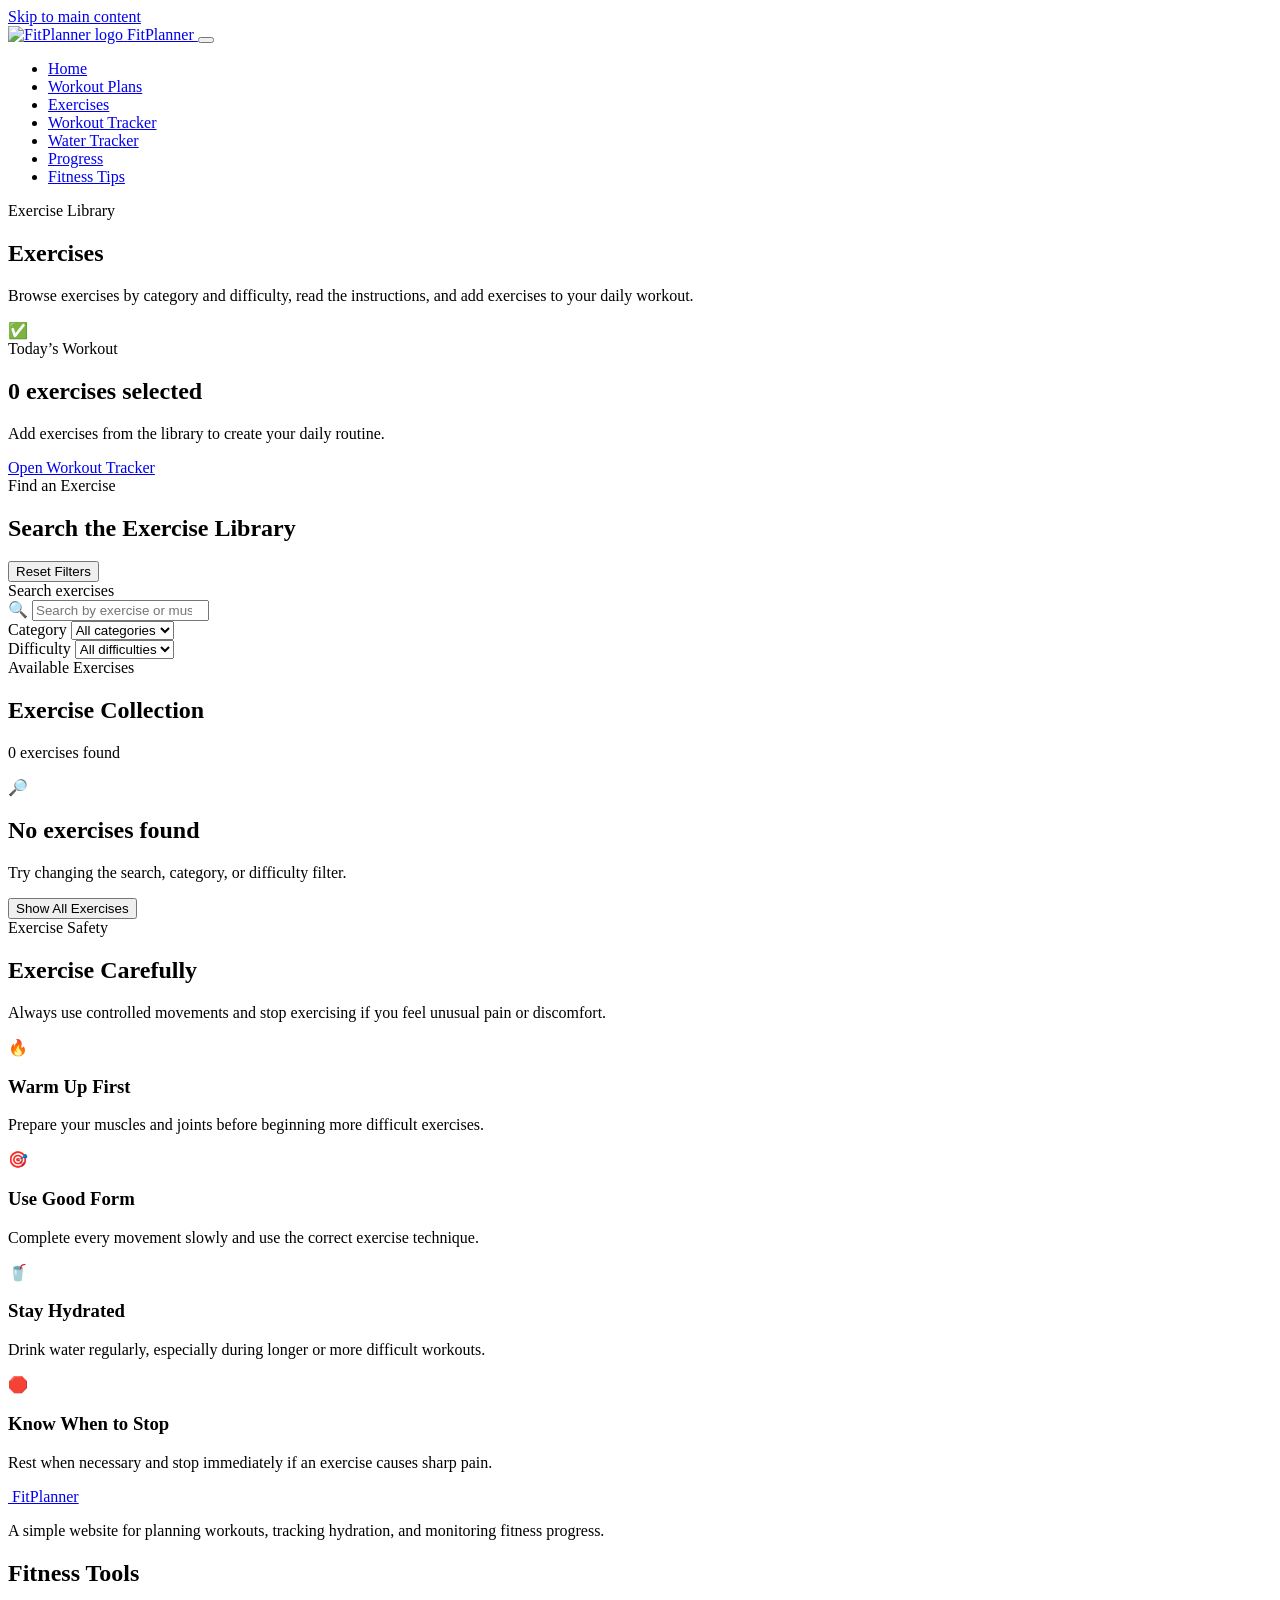
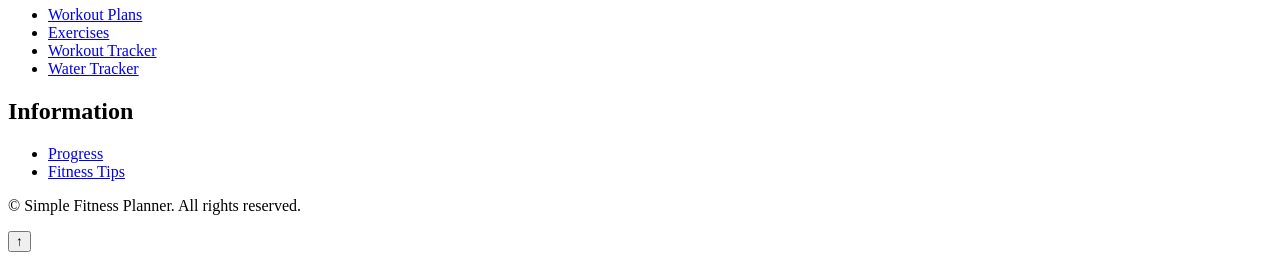
==== exercises.html @ 9d1c176a "Add files via upload" ====
<!DOCTYPE html>
<html lang="en">
<head>
    <meta charset="UTF-8">

    <meta
        name="viewport"
        content="width=device-width, initial-scale=1.0"
    >

    <meta
        name="description"
        content="Browse strength, cardio, core, flexibility, warm-up, and cool-down exercises."
    >

    <meta
        name="author"
        content="Simple Fitness Planner"
    >

    <title>Exercises | Simple Fitness Planner</title>

    <!-- Global CSS -->
    <link rel="stylesheet" href="css/style.css">

    <!-- Exercise-page CSS -->
    <link rel="stylesheet" href="css/exercises.css">

    <!-- Global JavaScript -->
    <script src="js/main.js" defer></script>
    <script src="js/storage.js" defer></script>

    <!-- Exercise-page JavaScript -->
    <script src="js/exercises.js" defer></script>
</head>

<body data-page="exercises">

<a href="#mainContent" class="skip-link">
    Skip to main content
</a>

<div class="site-wrapper">

    <!-- ==================================================
         HEADER
    =================================================== -->
    <header class="site-header">

        <div class="container navbar-container">

            <a
                href="index.html"
                class="site-logo"
                aria-label="FitPlanner home"
            >
                <img src="images/logo.png" alt="FitPlanner logo" class="logo-image">

                <span class="logo-text">
                    FitPlanner
                </span>
            </a>

            <button
                type="button"
                class="mobile-menu-button"
                id="mobileMenuButton"
                aria-label="Open navigation menu"
                aria-controls="mainNavigation"
                aria-expanded="false"
            >
                <span></span>
                <span></span>
                <span></span>
            </button>

            <nav
                class="main-navigation"
                id="mainNavigation"
                aria-label="Main navigation"
            >
                <ul class="navigation-list">

                    <li>
                        <a
                            href="index.html"
                            class="navigation-link"
                            data-page-link="home"
                        >
                            Home
                        </a>
                    </li>

                    <li>
                        <a
                            href="workout-plans.html"
                            class="navigation-link"
                            data-page-link="workout-plans"
                        >
                            Workout Plans
                        </a>
                    </li>

                    <li>
                        <a
                            href="exercises.html"
                            class="navigation-link"
                            data-page-link="exercises"
                        >
                            Exercises
                        </a>
                    </li>

                    <li>
                        <a
                            href="workout-tracker.html"
                            class="navigation-link"
                            data-page-link="workout-tracker"
                        >
                            Workout Tracker
                        </a>
                    </li>

                    <li>
                        <a
                            href="water-tracker.html"
                            class="navigation-link"
                            data-page-link="water-tracker"
                        >
                            Water Tracker
                        </a>
                    </li>

                    <li>
                        <a
                            href="progress.html"
                            class="navigation-link"
                            data-page-link="progress"
                        >
                            Progress
                        </a>
                    </li>

                    <li>
                        <a
                            href="fitness-tips.html"
                            class="navigation-link"
                            data-page-link="fitness-tips"
                        >
                            Fitness Tips
                        </a>
                    </li>

                </ul>
            </nav>

        </div>

    </header>

    <!-- ==================================================
         MAIN CONTENT
    =================================================== -->
    <main
        class="main-content"
        id="mainContent"
    >

        <!-- ==============================================
             PAGE HEADER
        =============================================== -->
        <section class="page-header">

            <div class="container">

                <span class="page-label">
                    Exercise Library
                </span>

                <h1>
                    Exercises
                </h1>

                <p>
                    Browse exercises by category and difficulty,
                    read the instructions, and add exercises to
                    your daily workout.
                </p>

            </div>

        </section>

        <!-- ==============================================
             EXERCISE LIBRARY
        =============================================== -->
        <section class="page-content exercise-library-section">

            <div class="container">

                <!-- Page message -->
                <div
                    class="exercise-message"
                    id="exerciseMessage"
                    role="status"
                    aria-live="polite"
                ></div>

                <!-- Selected-workout summary -->
                <div class="selected-workout-panel">

                    <div class="selected-workout-content">

                        <div class="selected-workout-icon">
                            ✅
                        </div>

                        <div>
                            <span class="selected-workout-label">
                                Today’s Workout
                            </span>

                            <h2>
                                <span id="selectedExerciseCount">
                                    0
                                </span>
                                exercises selected
                            </h2>

                            <p id="selectedWorkoutMessage">
                                Add exercises from the library to
                                create your daily routine.
                            </p>
                        </div>

                    </div>

                    <a
                        href="workout-tracker.html"
                        class="button button-primary"
                    >
                        Open Workout Tracker
                    </a>

                </div>

                <!-- ======================================
                     FILTERS
                ======================================= -->
                <div class="exercise-filter-panel">

                    <div class="exercise-filter-heading">

                        <div>
                            <span class="exercise-small-label">
                                Find an Exercise
                            </span>

                            <h2>
                                Search the Exercise Library
                            </h2>
                        </div>

                        <button
                            type="button"
                            class="button button-light button-small"
                            id="resetExerciseFiltersButton"
                        >
                            Reset Filters
                        </button>

                    </div>

                    <div class="exercise-filter-grid">

                        <div class="form-group">

                            <label
                                for="exerciseSearch"
                                class="form-label"
                            >
                                Search exercises
                            </label>

                            <div class="exercise-search-box">

                                <span
                                    class="exercise-search-icon"
                                    aria-hidden="true"
                                >
                                    🔍
                                </span>

                                <input
                                    type="search"
                                    id="exerciseSearch"
                                    class="form-control"
                                    placeholder="Search by exercise or muscle group"
                                    autocomplete="off"
                                >

                            </div>

                        </div>

                        <div class="form-group">

                            <label
                                for="exerciseCategoryFilter"
                                class="form-label"
                            >
                                Category
                            </label>

                            <select
                                id="exerciseCategoryFilter"
                                class="form-control"
                            >
                                <option value="all">
                                    All categories
                                </option>

                                <option value="Warm-up">
                                    Warm-up
                                </option>

                                <option value="Cardio">
                                    Cardio
                                </option>

                                <option value="Strength">
                                    Strength
                                </option>

                                <option value="Core">
                                    Core
                                </option>

                                <option value="Flexibility">
                                    Flexibility
                                </option>

                                <option value="Cool-down">
                                    Cool-down
                                </option>
                            </select>

                        </div>

                        <div class="form-group">

                            <label
                                for="exerciseDifficultyFilter"
                                class="form-label"
                            >
                                Difficulty
                            </label>

                            <select
                                id="exerciseDifficultyFilter"
                                class="form-control"
                            >
                                <option value="all">
                                    All difficulties
                                </option>

                                <option value="Beginner">
                                    Beginner
                                </option>

                                <option value="Intermediate">
                                    Intermediate
                                </option>

                                <option value="Advanced">
                                    Advanced
                                </option>
                            </select>

                        </div>

                    </div>

                </div>

                <!-- ======================================
                     RESULTS HEADER
                ======================================= -->
                <div class="exercise-results-header">

                    <div>
                        <span class="exercise-small-label">
                            Available Exercises
                        </span>

                        <h2>
                            Exercise Collection
                        </h2>
                    </div>

                    <p id="exerciseResultCount">
                        0 exercises found
                    </p>

                </div>

                <!-- ======================================
                     EXERCISE CARDS
                ======================================= -->
                <div
                    class="exercise-grid"
                    id="exerciseListContainer"
                >
                    <!-- Cards are created by JavaScript. -->
                </div>

                <!-- ======================================
                     EMPTY STATE
                ======================================= -->
                <div
                    class="exercise-empty-state hidden"
                    id="exerciseEmptyState"
                >
                    <div class="exercise-empty-icon">
                        🔎
                    </div>

                    <h2>
                        No exercises found
                    </h2>

                    <p>
                        Try changing the search, category,
                        or difficulty filter.
                    </p>

                    <button
                        type="button"
                        class="button button-primary"
                        id="emptyExerciseResetButton"
                    >
                        Show All Exercises
                    </button>
                </div>

            </div>

        </section>

        <!-- ==============================================
             EXERCISE SAFETY
        =============================================== -->
        <section class="section section-soft">

            <div class="container">

                <div class="section-header">

                    <span class="section-label">
                        Exercise Safety
                    </span>

                    <h2 class="section-title">
                        Exercise Carefully
                    </h2>

                    <p class="section-description">
                        Always use controlled movements and stop
                        exercising if you feel unusual pain or discomfort.
                    </p>

                </div>

                <div class="exercise-safety-grid">

                    <article class="exercise-safety-card">

                        <div class="exercise-safety-icon">
                            🔥
                        </div>

                        <h3>
                            Warm Up First
                        </h3>

                        <p>
                            Prepare your muscles and joints before
                            beginning more difficult exercises.
                        </p>

                    </article>

                    <article class="exercise-safety-card">

                        <div class="exercise-safety-icon">
                            🎯
                        </div>

                        <h3>
                            Use Good Form
                        </h3>

                        <p>
                            Complete every movement slowly and use
                            the correct exercise technique.
                        </p>

                    </article>

                    <article class="exercise-safety-card">

                        <div class="exercise-safety-icon">
                            🥤
                        </div>

                        <h3>
                            Stay Hydrated
                        </h3>

                        <p>
                            Drink water regularly, especially during
                            longer or more difficult workouts.
                        </p>

                    </article>

                    <article class="exercise-safety-card">

                        <div class="exercise-safety-icon">
                            🛑
                        </div>

                        <h3>
                            Know When to Stop
                        </h3>

                        <p>
                            Rest when necessary and stop immediately
                            if an exercise causes sharp pain.
                        </p>

                    </article>

                </div>

            </div>

        </section>

    </main>

    <!-- ==================================================
         FOOTER
    =================================================== -->
    <footer class="site-footer">

        <div class="container footer-container">

            <div class="footer-brand">

                <a
                    href="index.html"
                    class="footer-logo"
                    aria-label="FitPlanner home"
                >
                    <img src="images/logo.png" alt="" class="footer-logo-image">

                    <span>
                        FitPlanner
                    </span>
                </a>

                <p>
                    A simple website for planning workouts,
                    tracking hydration, and monitoring fitness
                    progress.
                </p>

            </div>

            <div class="footer-links">

                <h2>
                    Fitness Tools
                </h2>

                <ul>
                    <li>
                        <a href="workout-plans.html">
                            Workout Plans
                        </a>
                    </li>

                    <li>
                        <a href="exercises.html">
                            Exercises
                        </a>
                    </li>

                    <li>
                        <a href="workout-tracker.html">
                            Workout Tracker
                        </a>
                    </li>

                    <li>
                        <a href="water-tracker.html">
                            Water Tracker
                        </a>
                    </li>
                </ul>

            </div>

            <div class="footer-links">

                <h2>
                    Information
                </h2>

                <ul>
                    <li>
                        <a href="progress.html">
                            Progress
                        </a>
                    </li>

                    <li>
                        <a href="fitness-tips.html">
                            Fitness Tips
                        </a>
                    </li>
                </ul>

            </div>

        </div>

        <div class="footer-bottom">

            <div class="container">

                <p>
                    &copy;
                    <span id="currentYear"></span>
                    Simple Fitness Planner. All rights reserved.
                </p>

            </div>

        </div>

    </footer>

</div>

<button
    type="button"
    class="scroll-top-button"
    id="scrollTopButton"
    aria-label="Scroll to the top of the page"
>
    ↑
</button>

</body>
</html>
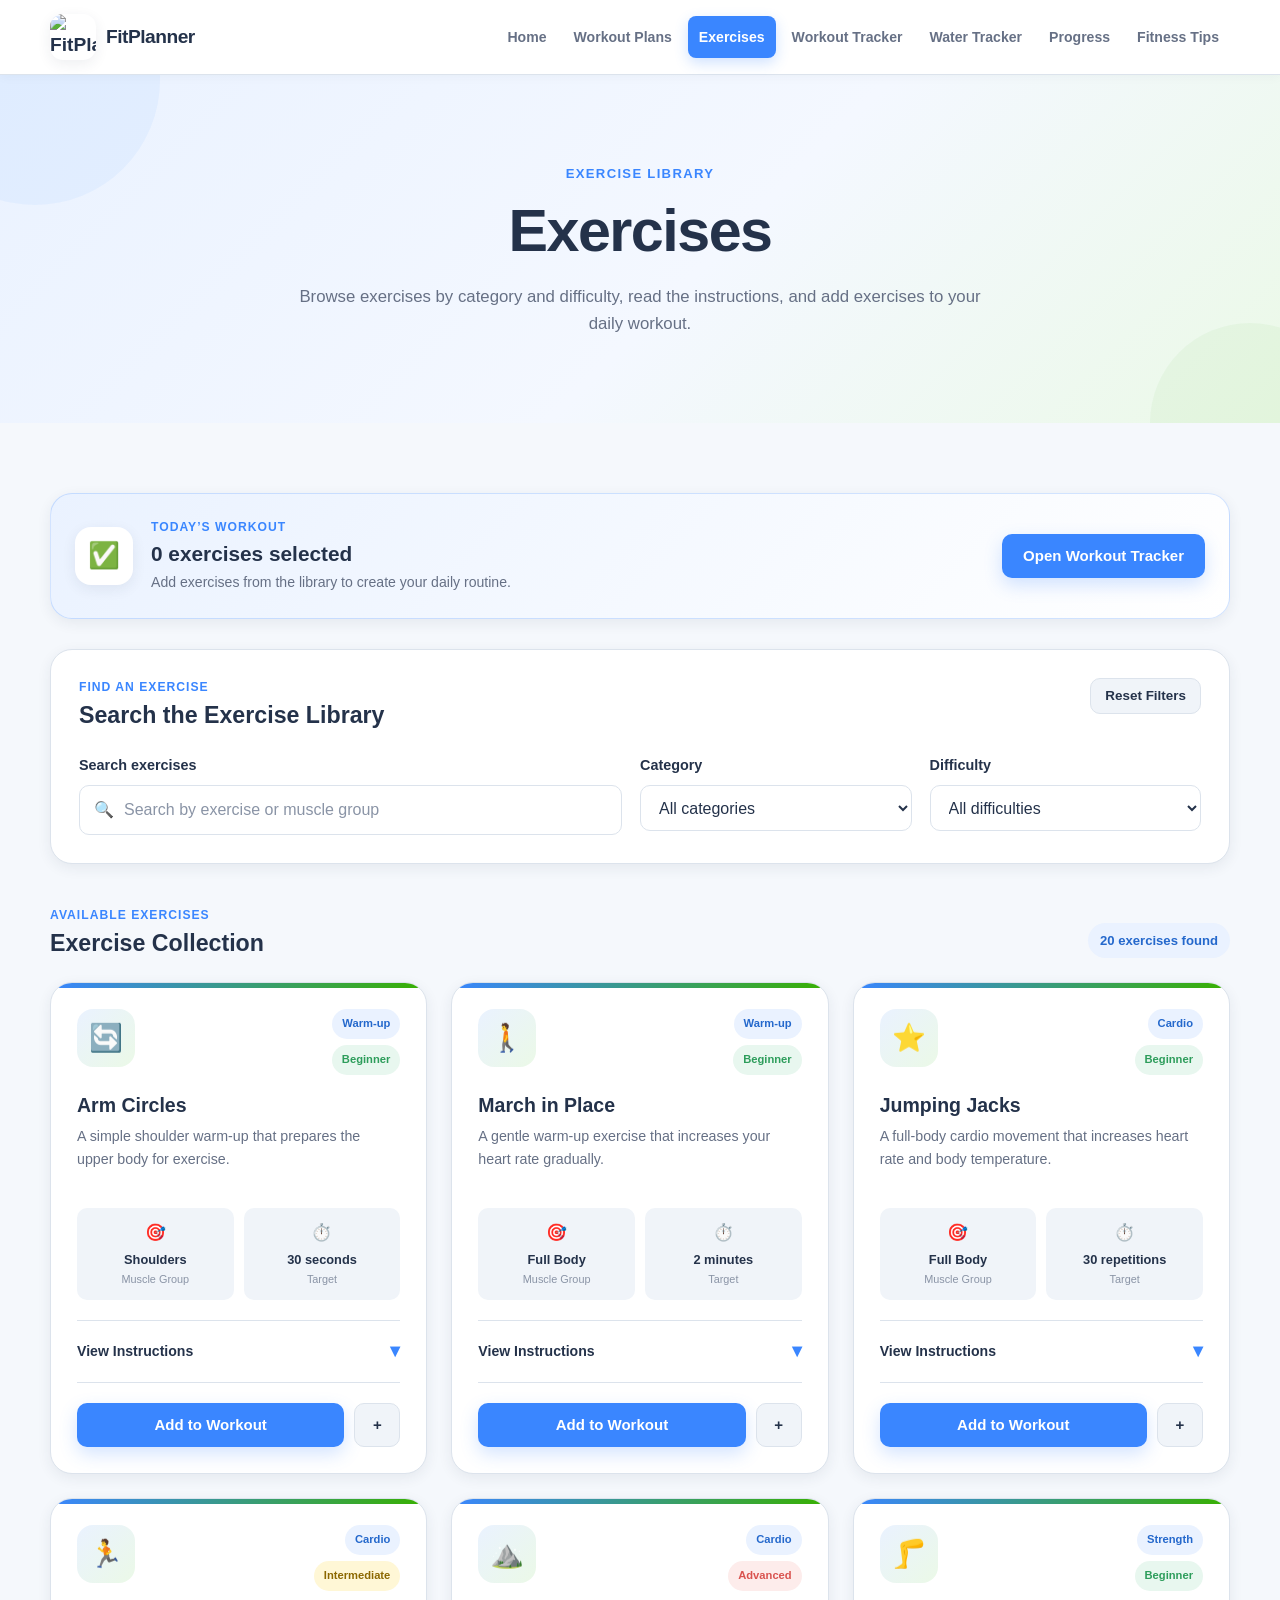
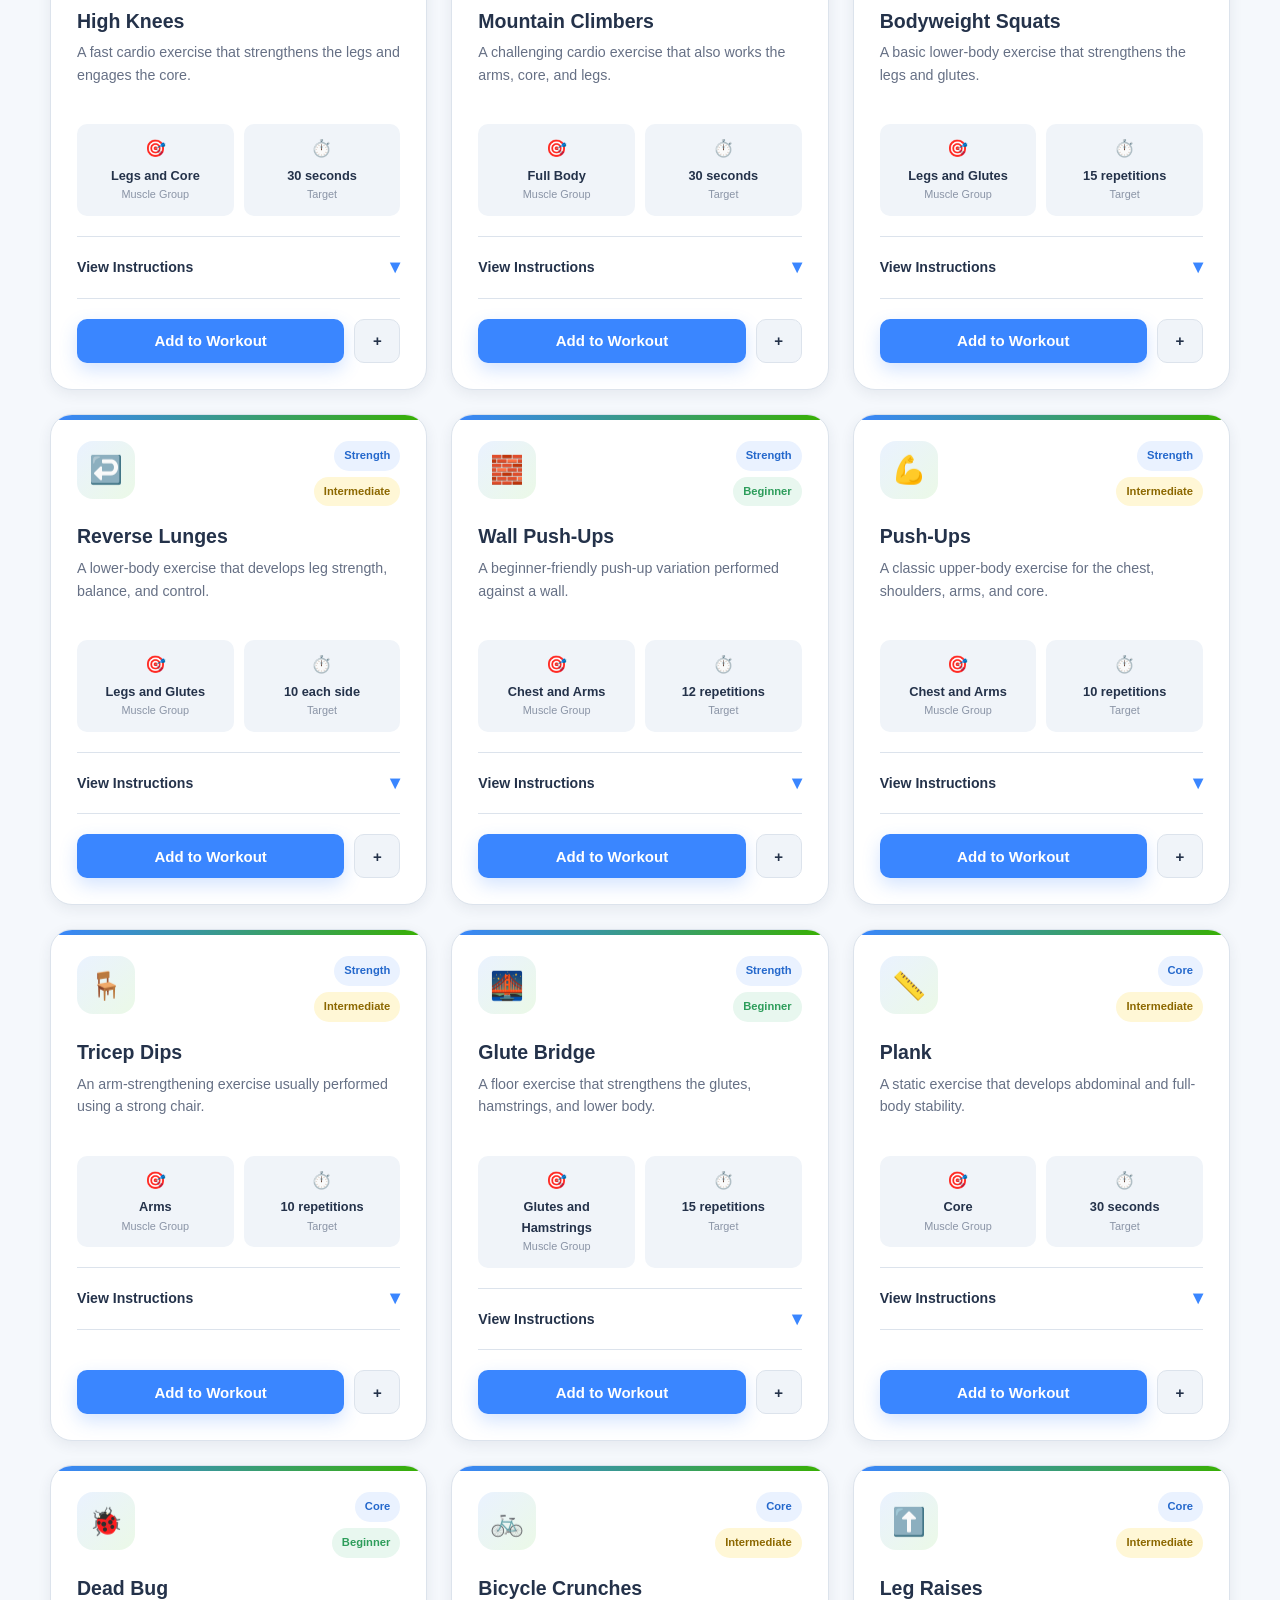
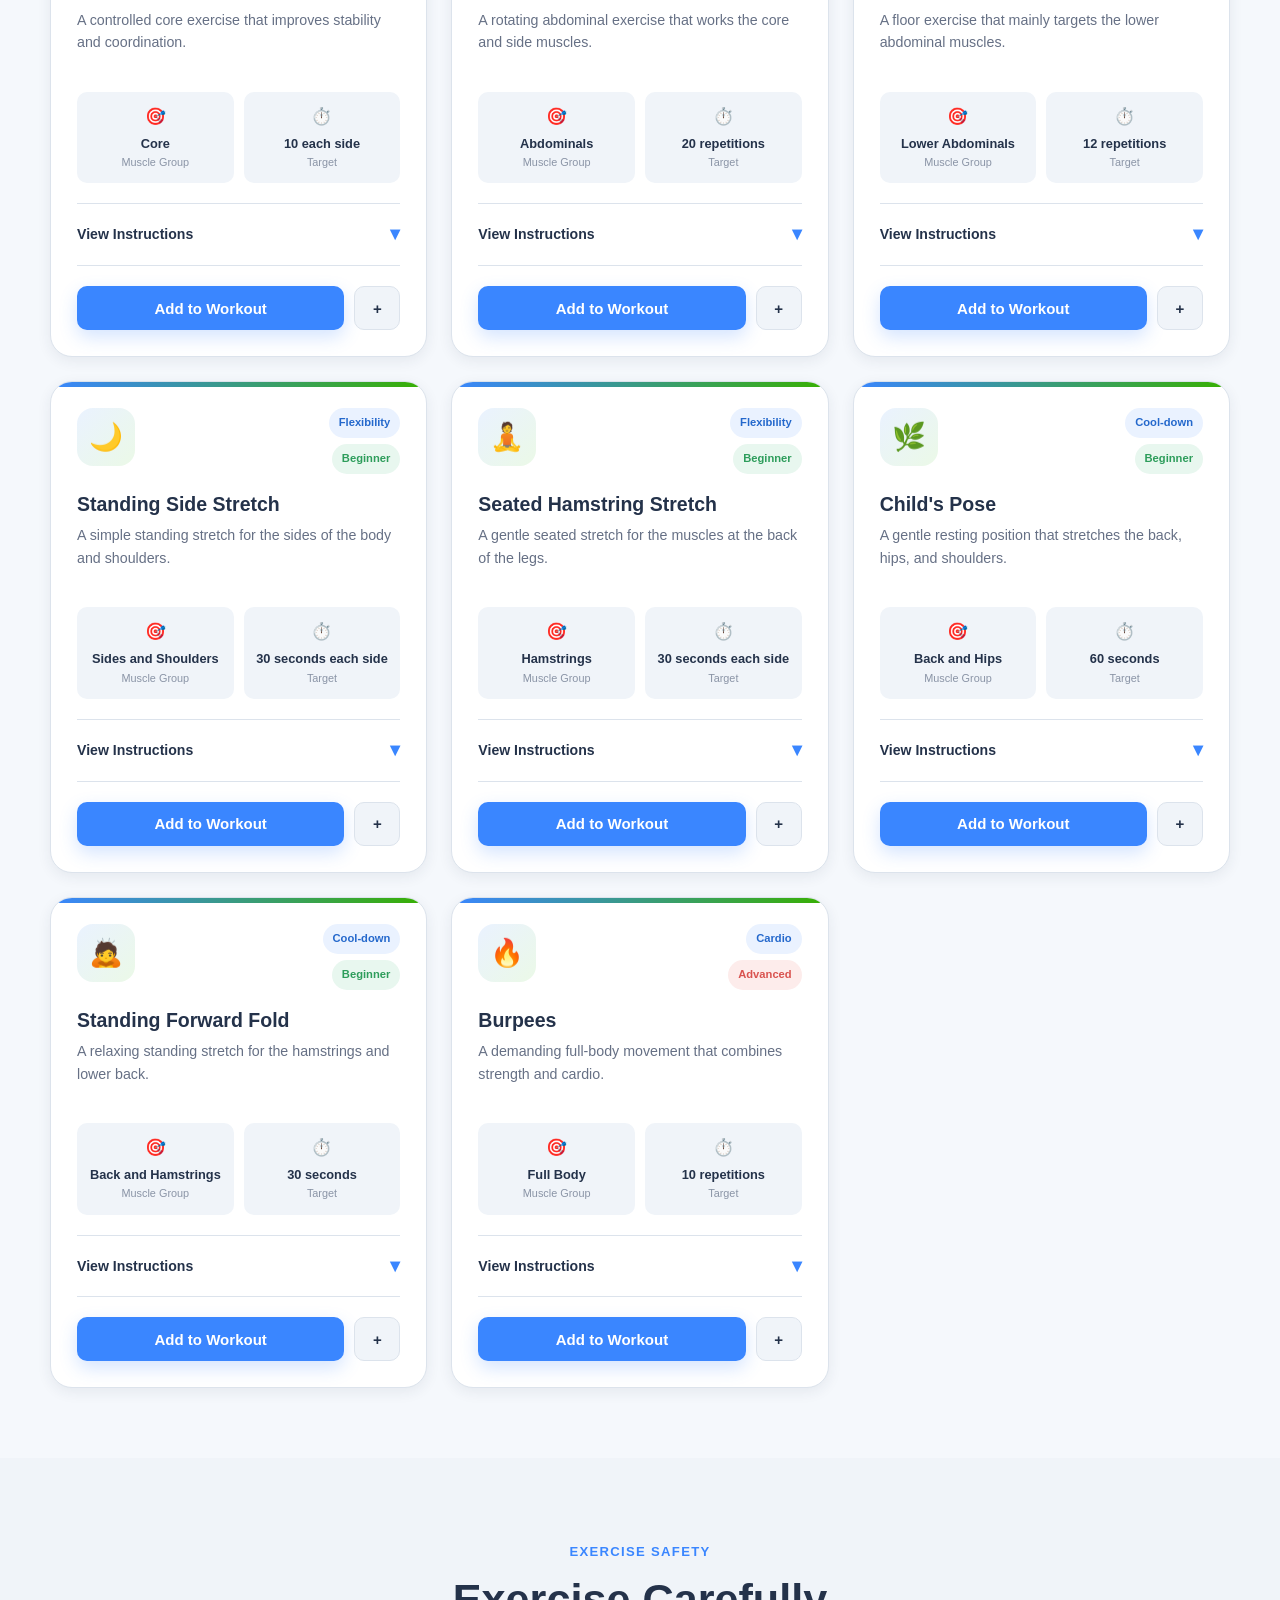
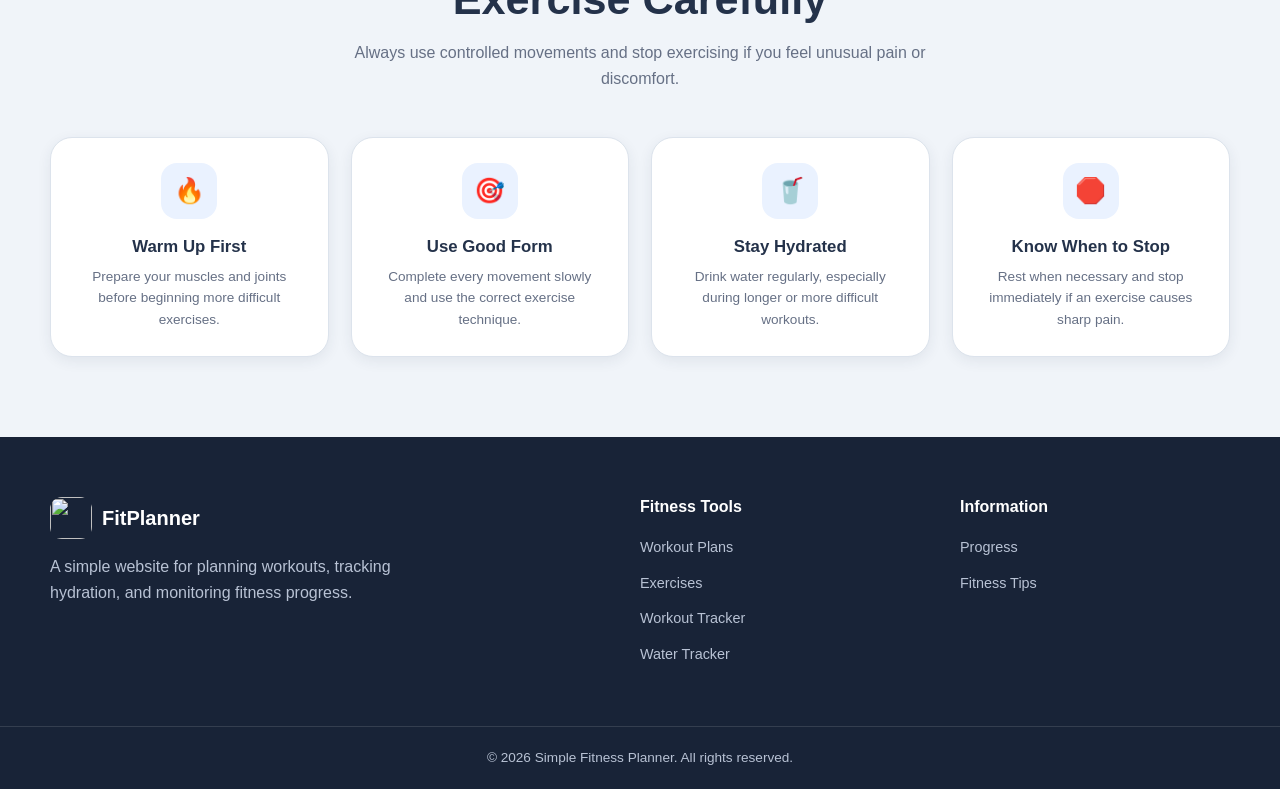
==== commit 8965c708: "Update exercises.html" ====
--- a/exercises.html
+++ b/exercises.html
@@ -21,17 +21,17 @@
     <title>Exercises | Simple Fitness Planner</title>
 
     <!-- Global CSS -->
-    <link rel="stylesheet" href="css/style.css">
+    <link rel="stylesheet" href="./style.css">
 
     <!-- Exercise-page CSS -->
-    <link rel="stylesheet" href="css/exercises.css">
+    <link rel="stylesheet" href="./exercises.css">
 
     <!-- Global JavaScript -->
-    <script src="js/main.js" defer></script>
-    <script src="js/storage.js" defer></script>
+    <script src="./main.js" defer></script>
+    <script src="./storage.js" defer></script>
 
     <!-- Exercise-page JavaScript -->
-    <script src="js/exercises.js" defer></script>
+    <script src="./exercises.js" defer></script>
 </head>
 
 <body data-page="exercises">
@@ -664,4 +664,4 @@
 </button>
 
 </body>
-</html>+</html>
--- a/style.css
+++ b/style.css
@@ -0,0 +1,1734 @@
+/* =========================================================
+   SIMPLE FITNESS PLANNER
+   GLOBAL STYLES
+========================================================= */
+
+
+/* =========================================================
+   1. CSS VARIABLES
+========================================================= */
+
+:root {
+    --primary-color: #3a86ff;
+    --primary-dark: #2468cc;
+    --primary-light: #eaf2ff;
+
+    --secondary-color: #38b000;
+    --secondary-dark: #278500;
+    --secondary-light: #ebf9e7;
+
+    --accent-color: #ffbe0b;
+    --accent-dark: #d99c00;
+    --accent-light: #fff7d6;
+
+    --success-color: #2d9d5b;
+    --success-light: #e8f7ef;
+
+    --danger-color: #d9534f;
+    --danger-dark: #b73d39;
+    --danger-light: #fdeceb;
+
+    --warning-color: #e0a800;
+    --warning-light: #fff7d6;
+
+    --info-color: #2d82c7;
+    --info-light: #e8f4fc;
+
+    --text-dark: #24324a;
+    --text-medium: #667085;
+    --text-light: #8a94a6;
+
+    --background-color: #f5f8fc;
+    --surface-color: #ffffff;
+    --surface-soft: #f0f4f9;
+
+    --border-color: #dce3ec;
+    --border-dark: #c4ceda;
+
+    --footer-color: #182337;
+    --footer-text: #b8c2d4;
+
+    --shadow-small:
+        0 4px 14px rgba(36, 50, 74, 0.08);
+
+    --shadow-medium:
+        0 10px 30px rgba(36, 50, 74, 0.12);
+
+    --shadow-large:
+        0 20px 45px rgba(36, 50, 74, 0.16);
+
+    --radius-small: 8px;
+    --radius-medium: 14px;
+    --radius-large: 22px;
+    --radius-round: 999px;
+
+    --transition-fast: 0.2s ease;
+    --transition-medium: 0.3s ease;
+
+    --container-width: 1180px;
+}
+
+
+/* =========================================================
+   2. RESET
+========================================================= */
+
+*,
+*::before,
+*::after {
+    margin: 0;
+    padding: 0;
+    box-sizing: border-box;
+}
+
+html {
+    scroll-behavior: smooth;
+}
+
+body {
+    min-height: 100vh;
+    font-family:
+        Arial,
+        Helvetica,
+        sans-serif;
+    color: var(--text-dark);
+    background-color: var(--background-color);
+    line-height: 1.6;
+    overflow-x: hidden;
+}
+
+body.menu-open {
+    overflow: hidden;
+}
+
+img {
+    display: block;
+    max-width: 100%;
+}
+
+a {
+    color: inherit;
+    text-decoration: none;
+}
+
+ul,
+ol {
+    list-style: none;
+}
+
+button,
+input,
+select,
+textarea {
+    font: inherit;
+}
+
+button {
+    cursor: pointer;
+}
+
+textarea {
+    resize: vertical;
+}
+
+table {
+    width: 100%;
+    border-collapse: collapse;
+}
+
+h1,
+h2,
+h3,
+h4,
+h5,
+h6 {
+    color: var(--text-dark);
+    line-height: 1.25;
+}
+
+p {
+    color: var(--text-medium);
+}
+
+
+/* =========================================================
+   3. ACCESSIBILITY
+========================================================= */
+
+.skip-link {
+    position: fixed;
+    top: -100px;
+    left: 20px;
+    z-index: 5000;
+    padding: 12px 18px;
+    color: var(--surface-color);
+    background-color: var(--primary-color);
+    border-radius: var(--radius-small);
+    transition: top var(--transition-fast);
+}
+
+.skip-link:focus {
+    top: 20px;
+}
+
+:focus-visible {
+    outline: 3px solid rgba(58, 134, 255, 0.4);
+    outline-offset: 3px;
+}
+
+
+/* =========================================================
+   4. COMMON PAGE LAYOUT
+========================================================= */
+
+.site-wrapper {
+    min-height: 100vh;
+    display: flex;
+    flex-direction: column;
+}
+
+.main-content {
+    flex: 1;
+}
+
+.container {
+    width: min(
+        var(--container-width),
+        calc(100% - 40px)
+    );
+    margin-inline: auto;
+}
+
+.section {
+    padding: 80px 0;
+}
+
+.section-small {
+    padding: 55px 0;
+}
+
+.section-white {
+    background-color: var(--surface-color);
+}
+
+.section-soft {
+    background-color: var(--surface-soft);
+}
+
+.section-header {
+    max-width: 720px;
+    margin: 0 auto 45px;
+    text-align: center;
+}
+
+.section-label,
+.page-label {
+    display: inline-block;
+    margin-bottom: 10px;
+    color: var(--primary-color);
+    font-size: 0.82rem;
+    font-weight: 800;
+    letter-spacing: 1.3px;
+    text-transform: uppercase;
+}
+
+.section-title {
+    margin-bottom: 14px;
+    font-size: clamp(1.8rem, 4vw, 2.7rem);
+}
+
+.section-description {
+    max-width: 650px;
+    margin-inline: auto;
+    font-size: 1rem;
+}
+
+
+/* =========================================================
+   5. HEADER
+========================================================= */
+
+.site-header {
+    position: sticky;
+    top: 0;
+    z-index: 1000;
+    background-color: rgba(255, 255, 255, 0.96);
+    border-bottom: 1px solid var(--border-color);
+    box-shadow: 0 2px 10px rgba(36, 50, 74, 0.04);
+    backdrop-filter: blur(10px);
+}
+
+.navbar-container {
+    min-height: 74px;
+    display: flex;
+    align-items: center;
+    justify-content: space-between;
+    gap: 24px;
+}
+
+
+/* =========================================================
+   6. LOGO
+========================================================= */
+
+.site-logo {
+    display: inline-flex;
+    align-items: center;
+    gap: 10px;
+    flex-shrink: 0;
+    color: var(--text-dark);
+    font-size: 1.2rem;
+    font-weight: 800;
+}
+
+.logo-placeholder {
+    width: 44px;
+    height: 44px;
+    display: grid;
+    place-items: center;
+    border-radius: 13px;
+    background:
+        linear-gradient(
+            135deg,
+            var(--primary-light),
+            var(--secondary-light)
+        );
+    box-shadow: var(--shadow-small);
+    font-size: 1.35rem;
+}
+
+.logo-text {
+    letter-spacing: -0.5px;
+}
+
+
+
+.logo-image {
+    width: 46px;
+    height: 46px;
+    display: block;
+    flex-shrink: 0;
+    object-fit: cover;
+    border-radius: 13px;
+    box-shadow: var(--shadow-small);
+}
+
+.footer-logo-image {
+    width: 42px;
+    height: 42px;
+    display: block;
+    flex-shrink: 0;
+    object-fit: cover;
+    border-radius: 12px;
+}
+
+/* =========================================================
+   7. NAVIGATION
+========================================================= */
+
+.navigation-list {
+    display: flex;
+    align-items: center;
+    gap: 5px;
+}
+
+.navigation-link {
+    display: block;
+    padding: 10px 11px;
+    border-radius: var(--radius-small);
+    color: var(--text-medium);
+    font-size: 0.88rem;
+    font-weight: 700;
+    transition:
+        color var(--transition-fast),
+        background-color var(--transition-fast),
+        transform var(--transition-fast);
+}
+
+.navigation-link:hover {
+    color: var(--primary-color);
+    background-color: var(--primary-light);
+}
+
+.navigation-link.active,
+.navigation-link[aria-current="page"] {
+    color: var(--surface-color);
+    background-color: var(--primary-color);
+    box-shadow:
+        0 5px 14px rgba(58, 134, 255, 0.24);
+}
+
+.navigation-link:active {
+    transform: scale(0.97);
+}
+
+
+/* =========================================================
+   8. MOBILE MENU BUTTON
+========================================================= */
+
+.mobile-menu-button {
+    width: 44px;
+    height: 44px;
+    display: none;
+    align-items: center;
+    justify-content: center;
+    flex-direction: column;
+    gap: 5px;
+    border: 1px solid var(--border-color);
+    border-radius: 11px;
+    background-color: var(--primary-light);
+    transition:
+        background-color var(--transition-fast),
+        border-color var(--transition-fast);
+}
+
+.mobile-menu-button:hover {
+    border-color: var(--primary-color);
+}
+
+.mobile-menu-button span {
+    width: 22px;
+    height: 2px;
+    border-radius: var(--radius-round);
+    background-color: var(--text-dark);
+    transition:
+        transform var(--transition-fast),
+        opacity var(--transition-fast);
+}
+
+.mobile-menu-button.active span:nth-child(1) {
+    transform: translateY(7px) rotate(45deg);
+}
+
+.mobile-menu-button.active span:nth-child(2) {
+    opacity: 0;
+}
+
+.mobile-menu-button.active span:nth-child(3) {
+    transform: translateY(-7px) rotate(-45deg);
+}
+
+
+/* =========================================================
+   9. PAGE HEADER
+========================================================= */
+
+.page-header {
+    position: relative;
+    overflow: hidden;
+    padding: 85px 0;
+    text-align: center;
+    background:
+        linear-gradient(
+            135deg,
+            var(--primary-light),
+            #f4f8ff 55%,
+            var(--secondary-light)
+        );
+}
+
+.page-header::before,
+.page-header::after {
+    content: "";
+    position: absolute;
+    border-radius: 50%;
+    opacity: 0.4;
+}
+
+.page-header::before {
+    width: 250px;
+    height: 250px;
+    top: -120px;
+    left: -90px;
+    background-color: rgba(58, 134, 255, 0.15);
+}
+
+.page-header::after {
+    width: 200px;
+    height: 200px;
+    right: -70px;
+    bottom: -100px;
+    background-color: rgba(56, 176, 0, 0.12);
+}
+
+.page-header .container {
+    position: relative;
+    z-index: 1;
+}
+
+.page-header h1 {
+    margin-bottom: 16px;
+    font-size: clamp(2.1rem, 5vw, 3.7rem);
+    letter-spacing: -1.5px;
+}
+
+.page-header p {
+    max-width: 700px;
+    margin-inline: auto;
+    font-size: 1.05rem;
+}
+
+.page-content {
+    min-height: 400px;
+    padding: 70px 0;
+}
+
+
+/* =========================================================
+   10. STAGE PLACEHOLDER
+========================================================= */
+
+.stage-placeholder {
+    min-height: 260px;
+    display: grid;
+    place-items: center;
+    padding: 30px;
+    text-align: center;
+    background-color: var(--surface-color);
+    border: 1px dashed var(--border-dark);
+    border-radius: var(--radius-large);
+}
+
+
+/* =========================================================
+   11. GRID SYSTEM
+========================================================= */
+
+.grid {
+    display: grid;
+    gap: 24px;
+}
+
+.grid-2 {
+    grid-template-columns:
+        repeat(2, minmax(0, 1fr));
+}
+
+.grid-3 {
+    grid-template-columns:
+        repeat(3, minmax(0, 1fr));
+}
+
+.grid-4 {
+    grid-template-columns:
+        repeat(4, minmax(0, 1fr));
+}
+
+.auto-grid {
+    display: grid;
+    grid-template-columns:
+        repeat(auto-fit, minmax(250px, 1fr));
+    gap: 24px;
+}
+
+.content-grid {
+    display: grid;
+    grid-template-columns:
+        minmax(0, 2fr)
+        minmax(280px, 1fr);
+    gap: 28px;
+    align-items: start;
+}
+
+
+/* =========================================================
+   12. CARDS
+========================================================= */
+
+.card {
+    padding: 24px;
+    background-color: var(--surface-color);
+    border: 1px solid var(--border-color);
+    border-radius: var(--radius-medium);
+    box-shadow: var(--shadow-small);
+    transition:
+        transform var(--transition-medium),
+        box-shadow var(--transition-medium),
+        border-color var(--transition-medium);
+}
+
+.card:hover {
+    transform: translateY(-4px);
+    border-color: rgba(58, 134, 255, 0.35);
+    box-shadow: var(--shadow-medium);
+}
+
+.card-header {
+    display: flex;
+    align-items: flex-start;
+    justify-content: space-between;
+    gap: 16px;
+    margin-bottom: 18px;
+}
+
+.card-title {
+    margin-bottom: 6px;
+    font-size: 1.25rem;
+}
+
+.card-description {
+    font-size: 0.95rem;
+}
+
+.card-body {
+    color: var(--text-medium);
+}
+
+.card-footer {
+    display: flex;
+    align-items: center;
+    justify-content: space-between;
+    gap: 12px;
+    margin-top: 22px;
+    padding-top: 18px;
+    border-top: 1px solid var(--border-color);
+}
+
+.card-icon {
+    width: 50px;
+    height: 50px;
+    display: grid;
+    place-items: center;
+    flex-shrink: 0;
+    border-radius: 14px;
+    color: var(--primary-color);
+    background-color: var(--primary-light);
+    font-size: 1.45rem;
+}
+
+
+/* =========================================================
+   13. BUTTONS
+========================================================= */
+
+.button {
+    min-height: 44px;
+    display: inline-flex;
+    align-items: center;
+    justify-content: center;
+    gap: 8px;
+    padding: 11px 20px;
+    border: 1px solid transparent;
+    border-radius: 10px;
+    font-size: 0.94rem;
+    font-weight: 700;
+    line-height: 1;
+    transition:
+        background-color var(--transition-fast),
+        border-color var(--transition-fast),
+        color var(--transition-fast),
+        transform var(--transition-fast),
+        box-shadow var(--transition-fast);
+}
+
+.button:hover {
+    transform: translateY(-2px);
+}
+
+.button:active {
+    transform: translateY(0);
+}
+
+.button-primary {
+    color: var(--surface-color);
+    background-color: var(--primary-color);
+    box-shadow:
+        0 7px 18px rgba(58, 134, 255, 0.22);
+}
+
+.button-primary:hover {
+    background-color: var(--primary-dark);
+}
+
+.button-secondary {
+    color: var(--surface-color);
+    background-color: var(--secondary-color);
+    box-shadow:
+        0 7px 18px rgba(56, 176, 0, 0.2);
+}
+
+.button-secondary:hover {
+    background-color: var(--secondary-dark);
+}
+
+.button-danger {
+    color: var(--surface-color);
+    background-color: var(--danger-color);
+}
+
+.button-danger:hover {
+    background-color: var(--danger-dark);
+}
+
+.button-warning {
+    color: var(--text-dark);
+    background-color: var(--accent-color);
+}
+
+.button-warning:hover {
+    background-color: var(--accent-dark);
+}
+
+.button-outline {
+    color: var(--primary-color);
+    background-color: transparent;
+    border-color: var(--primary-color);
+}
+
+.button-outline:hover {
+    color: var(--surface-color);
+    background-color: var(--primary-color);
+}
+
+.button-light {
+    color: var(--text-dark);
+    background-color: var(--surface-soft);
+    border-color: var(--border-color);
+}
+
+.button-light:hover {
+    border-color: var(--primary-color);
+    background-color: var(--primary-light);
+}
+
+.button-small {
+    min-height: 36px;
+    padding: 8px 14px;
+    font-size: 0.84rem;
+}
+
+.button-large {
+    min-height: 50px;
+    padding: 14px 26px;
+    font-size: 1rem;
+}
+
+.button-block {
+    width: 100%;
+}
+
+.button:disabled {
+    cursor: not-allowed;
+    opacity: 0.55;
+    transform: none;
+    box-shadow: none;
+}
+
+.button-group {
+    display: flex;
+    flex-wrap: wrap;
+    gap: 12px;
+}
+
+
+/* =========================================================
+   14. BADGES
+========================================================= */
+
+.badge {
+    display: inline-flex;
+    align-items: center;
+    justify-content: center;
+    gap: 5px;
+    padding: 6px 10px;
+    border-radius: var(--radius-round);
+    font-size: 0.76rem;
+    font-weight: 800;
+}
+
+.badge-primary {
+    color: var(--primary-dark);
+    background-color: var(--primary-light);
+}
+
+.badge-success {
+    color: var(--success-color);
+    background-color: var(--success-light);
+}
+
+.badge-warning {
+    color: #8c6800;
+    background-color: var(--warning-light);
+}
+
+.badge-danger {
+    color: var(--danger-color);
+    background-color: var(--danger-light);
+}
+
+.badge-info {
+    color: var(--info-color);
+    background-color: var(--info-light);
+}
+
+.badge-neutral {
+    color: var(--text-medium);
+    background-color: var(--surface-soft);
+}
+
+
+/* =========================================================
+   15. FORMS
+========================================================= */
+
+.form {
+    padding: 30px;
+    background-color: var(--surface-color);
+    border: 1px solid var(--border-color);
+    border-radius: var(--radius-large);
+    box-shadow: var(--shadow-small);
+}
+
+.form-grid {
+    display: grid;
+    grid-template-columns:
+        repeat(2, minmax(0, 1fr));
+    gap: 20px;
+}
+
+.form-group {
+    margin-bottom: 20px;
+}
+
+.form-grid .form-group {
+    margin-bottom: 0;
+}
+
+.form-group-full {
+    grid-column: 1 / -1;
+}
+
+.form-label {
+    display: block;
+    margin-bottom: 8px;
+    color: var(--text-dark);
+    font-size: 0.9rem;
+    font-weight: 700;
+}
+
+.required-mark {
+    color: var(--danger-color);
+}
+
+.form-control {
+    width: 100%;
+    min-height: 46px;
+    padding: 11px 14px;
+    color: var(--text-dark);
+    background-color: var(--surface-color);
+    border: 1px solid var(--border-color);
+    border-radius: 10px;
+    outline: none;
+    transition:
+        border-color var(--transition-fast),
+        box-shadow var(--transition-fast),
+        background-color var(--transition-fast);
+}
+
+textarea.form-control {
+    min-height: 140px;
+}
+
+.form-control::placeholder {
+    color: var(--text-light);
+}
+
+.form-control:hover {
+    border-color: var(--border-dark);
+}
+
+.form-control:focus {
+    border-color: var(--primary-color);
+    box-shadow:
+        0 0 0 4px rgba(58, 134, 255, 0.12);
+}
+
+.form-control.error {
+    border-color: var(--danger-color);
+    background-color: var(--danger-light);
+}
+
+.form-control.success {
+    border-color: var(--success-color);
+}
+
+.form-help {
+    display: block;
+    margin-top: 7px;
+    color: var(--text-light);
+    font-size: 0.8rem;
+}
+
+.form-error {
+    display: block;
+    min-height: 18px;
+    margin-top: 6px;
+    color: var(--danger-color);
+    font-size: 0.8rem;
+    font-weight: 600;
+}
+
+.character-counter {
+    margin-top: 6px;
+    text-align: right;
+    color: var(--text-light);
+    font-size: 0.8rem;
+}
+
+.checkbox-group,
+.radio-group {
+    display: flex;
+    align-items: flex-start;
+    gap: 10px;
+}
+
+.checkbox-group input,
+.radio-group input {
+    width: 18px;
+    height: 18px;
+    margin-top: 3px;
+    accent-color: var(--primary-color);
+}
+
+.form-actions {
+    display: flex;
+    flex-wrap: wrap;
+    gap: 12px;
+    margin-top: 25px;
+}
+
+
+/* =========================================================
+   16. FILTERS AND SEARCH
+========================================================= */
+
+.filter-panel {
+    margin-bottom: 30px;
+    padding: 20px;
+    background-color: var(--surface-color);
+    border: 1px solid var(--border-color);
+    border-radius: var(--radius-medium);
+    box-shadow: var(--shadow-small);
+}
+
+.filter-row {
+    display: flex;
+    flex-wrap: wrap;
+    align-items: end;
+    gap: 15px;
+}
+
+.filter-group {
+    min-width: 170px;
+    flex: 1;
+}
+
+.search-box {
+    position: relative;
+    min-width: 230px;
+    flex: 2;
+}
+
+.search-box .form-control {
+    padding-left: 42px;
+}
+
+.search-icon {
+    position: absolute;
+    top: 50%;
+    left: 14px;
+    color: var(--text-light);
+    transform: translateY(-50%);
+    pointer-events: none;
+}
+
+.filter-buttons {
+    display: flex;
+    flex-wrap: wrap;
+    gap: 10px;
+}
+
+.filter-button {
+    padding: 9px 16px;
+    border: 1px solid var(--border-color);
+    border-radius: var(--radius-round);
+    color: var(--text-medium);
+    background-color: var(--surface-color);
+    font-size: 0.86rem;
+    font-weight: 700;
+    transition:
+        color var(--transition-fast),
+        background-color var(--transition-fast),
+        border-color var(--transition-fast);
+}
+
+.filter-button:hover,
+.filter-button.active {
+    color: var(--surface-color);
+    background-color: var(--primary-color);
+    border-color: var(--primary-color);
+}
+
+
+/* =========================================================
+   17. PROGRESS BARS
+========================================================= */
+
+.progress-wrapper {
+    margin-top: 12px;
+}
+
+.progress-details {
+    display: flex;
+    justify-content: space-between;
+    gap: 12px;
+    margin-bottom: 8px;
+    color: var(--text-medium);
+    font-size: 0.86rem;
+    font-weight: 600;
+}
+
+.progress-bar {
+    width: 100%;
+    height: 12px;
+    overflow: hidden;
+    background-color: var(--surface-soft);
+    border-radius: var(--radius-round);
+}
+
+.progress-fill {
+    width: 0;
+    height: 100%;
+    border-radius: inherit;
+    background:
+        linear-gradient(
+            90deg,
+            var(--primary-color),
+            #65a4ff
+        );
+    transition: width 0.5s ease;
+}
+
+.progress-fill-success {
+    background:
+        linear-gradient(
+            90deg,
+            var(--secondary-color),
+            #67cb3c
+        );
+}
+
+.progress-fill-warning {
+    background:
+        linear-gradient(
+            90deg,
+            var(--accent-color),
+            #ffd45b
+        );
+}
+
+.progress-fill-danger {
+    background:
+        linear-gradient(
+            90deg,
+            var(--danger-color),
+            #ef7772
+        );
+}
+
+
+/* =========================================================
+   18. TABLES
+========================================================= */
+
+.table-wrapper {
+    overflow-x: auto;
+    background-color: var(--surface-color);
+    border: 1px solid var(--border-color);
+    border-radius: var(--radius-medium);
+    box-shadow: var(--shadow-small);
+}
+
+.data-table {
+    min-width: 700px;
+}
+
+.data-table th,
+.data-table td {
+    padding: 15px 18px;
+    text-align: left;
+    border-bottom: 1px solid var(--border-color);
+}
+
+.data-table th {
+    color: var(--text-dark);
+    background-color: var(--surface-soft);
+    font-size: 0.83rem;
+    font-weight: 800;
+    letter-spacing: 0.3px;
+    text-transform: uppercase;
+}
+
+.data-table td {
+    color: var(--text-medium);
+    font-size: 0.9rem;
+}
+
+.data-table tbody tr:last-child td {
+    border-bottom: none;
+}
+
+.data-table tbody tr:hover {
+    background-color: var(--primary-light);
+}
+
+
+/* =========================================================
+   19. ALERTS
+========================================================= */
+
+.alert {
+    display: flex;
+    align-items: flex-start;
+    gap: 12px;
+    margin-bottom: 20px;
+    padding: 15px 17px;
+    border: 1px solid transparent;
+    border-radius: 11px;
+    font-size: 0.9rem;
+}
+
+.alert-success {
+    color: var(--success-color);
+    background-color: var(--success-light);
+    border-color: rgba(45, 157, 91, 0.25);
+}
+
+.alert-error {
+    color: var(--danger-color);
+    background-color: var(--danger-light);
+    border-color: rgba(217, 83, 79, 0.25);
+}
+
+.alert-warning {
+    color: #856400;
+    background-color: var(--warning-light);
+    border-color: rgba(224, 168, 0, 0.25);
+}
+
+.alert-info {
+    color: var(--info-color);
+    background-color: var(--info-light);
+    border-color: rgba(45, 130, 199, 0.25);
+}
+
+.message-box {
+    display: none;
+    margin-bottom: 20px;
+}
+
+.message-box.visible {
+    display: flex;
+}
+
+
+/* =========================================================
+   20. EMPTY STATE
+========================================================= */
+
+.empty-state {
+    max-width: 520px;
+    margin: 40px auto;
+    padding: 45px 25px;
+    text-align: center;
+    background-color: var(--surface-color);
+    border: 1px dashed var(--border-dark);
+    border-radius: var(--radius-large);
+}
+
+.empty-state-icon {
+    width: 74px;
+    height: 74px;
+    display: grid;
+    place-items: center;
+    margin: 0 auto 18px;
+    border-radius: 50%;
+    background-color: var(--surface-soft);
+    font-size: 2rem;
+}
+
+.empty-state h2,
+.empty-state h3 {
+    margin-bottom: 10px;
+}
+
+.empty-state p {
+    margin-bottom: 22px;
+}
+
+
+/* =========================================================
+   21. MODAL
+========================================================= */
+
+.modal {
+    position: fixed;
+    inset: 0;
+    z-index: 3000;
+    display: none;
+    align-items: center;
+    justify-content: center;
+    padding: 20px;
+    background-color: rgba(24, 35, 55, 0.65);
+}
+
+.modal.open {
+    display: flex;
+}
+
+.modal-content {
+    width: min(600px, 100%);
+    max-height: 90vh;
+    overflow-y: auto;
+    padding: 28px;
+    background-color: var(--surface-color);
+    border-radius: var(--radius-large);
+    box-shadow: var(--shadow-large);
+    animation: modalAppear 0.25s ease;
+}
+
+.modal-header {
+    display: flex;
+    align-items: flex-start;
+    justify-content: space-between;
+    gap: 16px;
+    margin-bottom: 20px;
+}
+
+.modal-close-button {
+    width: 38px;
+    height: 38px;
+    display: grid;
+    place-items: center;
+    flex-shrink: 0;
+    border: none;
+    border-radius: 9px;
+    color: var(--text-medium);
+    background-color: var(--surface-soft);
+    font-size: 1.2rem;
+}
+
+.modal-close-button:hover {
+    color: var(--danger-color);
+    background-color: var(--danger-light);
+}
+
+@keyframes modalAppear {
+    from {
+        opacity: 0;
+        transform: translateY(20px) scale(0.97);
+    }
+
+    to {
+        opacity: 1;
+        transform: translateY(0) scale(1);
+    }
+}
+
+
+/* =========================================================
+   22. FOOTER
+========================================================= */
+
+.site-footer {
+    color: var(--surface-color);
+    background-color: var(--footer-color);
+}
+
+.footer-container {
+    display: grid;
+    grid-template-columns:
+        2fr 1fr 1fr;
+    gap: 50px;
+    padding-top: 60px;
+    padding-bottom: 60px;
+}
+
+.footer-logo {
+    display: inline-flex;
+    align-items: center;
+    gap: 10px;
+    margin-bottom: 15px;
+    color: var(--surface-color);
+    font-size: 1.25rem;
+    font-weight: 800;
+}
+
+.footer-brand p {
+    max-width: 380px;
+    color: var(--footer-text);
+}
+
+.footer-links h2 {
+    margin-bottom: 17px;
+    color: var(--surface-color);
+    font-size: 1rem;
+}
+
+.footer-links li + li {
+    margin-top: 10px;
+}
+
+.footer-links a {
+    color: var(--footer-text);
+    font-size: 0.9rem;
+    transition:
+        color var(--transition-fast),
+        padding-left var(--transition-fast);
+}
+
+.footer-links a:hover {
+    padding-left: 4px;
+    color: var(--surface-color);
+}
+
+.footer-bottom {
+    padding: 20px 0;
+    text-align: center;
+    border-top:
+        1px solid rgba(255, 255, 255, 0.12);
+}
+
+.footer-bottom p {
+    color: var(--footer-text);
+    font-size: 0.85rem;
+}
+
+
+/* =========================================================
+   23. SCROLL-TO-TOP BUTTON
+========================================================= */
+
+.scroll-top-button {
+    position: fixed;
+    right: 24px;
+    bottom: 24px;
+    z-index: 1200;
+    width: 46px;
+    height: 46px;
+    display: grid;
+    place-items: center;
+    border: none;
+    border-radius: 50%;
+    color: var(--surface-color);
+    background-color: var(--primary-color);
+    box-shadow:
+        0 8px 24px rgba(36, 50, 74, 0.25);
+    opacity: 0;
+    visibility: hidden;
+    transform: translateY(15px);
+    transition:
+        opacity var(--transition-fast),
+        visibility var(--transition-fast),
+        transform var(--transition-fast),
+        background-color var(--transition-fast);
+}
+
+.scroll-top-button:hover {
+    background-color: var(--primary-dark);
+}
+
+.scroll-top-button.visible {
+    opacity: 1;
+    visibility: visible;
+    transform: translateY(0);
+}
+
+
+/* =========================================================
+   24. LOADING INDICATOR
+========================================================= */
+
+.loading-spinner {
+    width: 42px;
+    height: 42px;
+    margin: 30px auto;
+    border: 4px solid var(--primary-light);
+    border-top-color: var(--primary-color);
+    border-radius: 50%;
+    animation: spin 0.8s linear infinite;
+}
+
+@keyframes spin {
+    to {
+        transform: rotate(360deg);
+    }
+}
+
+
+/* =========================================================
+   25. UTILITY CLASSES
+========================================================= */
+
+.text-center {
+    text-align: center;
+}
+
+.text-left {
+    text-align: left;
+}
+
+.text-right {
+    text-align: right;
+}
+
+.text-primary {
+    color: var(--primary-color);
+}
+
+.text-success {
+    color: var(--success-color);
+}
+
+.text-danger {
+    color: var(--danger-color);
+}
+
+.text-warning {
+    color: var(--warning-color);
+}
+
+.text-muted {
+    color: var(--text-light);
+}
+
+.font-bold {
+    font-weight: 700;
+}
+
+.font-extra-bold {
+    font-weight: 800;
+}
+
+.hidden {
+    display: none !important;
+}
+
+.flex {
+    display: flex;
+}
+
+.flex-center {
+    display: flex;
+    align-items: center;
+    justify-content: center;
+}
+
+.flex-between {
+    display: flex;
+    align-items: center;
+    justify-content: space-between;
+}
+
+.flex-wrap {
+    flex-wrap: wrap;
+}
+
+.gap-small {
+    gap: 10px;
+}
+
+.gap-medium {
+    gap: 20px;
+}
+
+.gap-large {
+    gap: 30px;
+}
+
+.margin-top-small {
+    margin-top: 12px;
+}
+
+.margin-top-medium {
+    margin-top: 24px;
+}
+
+.margin-top-large {
+    margin-top: 40px;
+}
+
+.margin-bottom-small {
+    margin-bottom: 12px;
+}
+
+.margin-bottom-medium {
+    margin-bottom: 24px;
+}
+
+.margin-bottom-large {
+    margin-bottom: 40px;
+}
+
+.no-margin {
+    margin: 0;
+}
+
+
+/* =========================================================
+   26. RESPONSIVE DESIGN
+========================================================= */
+
+@media (max-width: 1050px) {
+
+    .navigation-link {
+        padding: 9px 8px;
+        font-size: 0.82rem;
+    }
+
+}
+
+
+@media (max-width: 900px) {
+
+    .mobile-menu-button {
+        display: flex;
+    }
+
+    .main-navigation {
+        position: absolute;
+        top: 74px;
+        left: 0;
+        width: 100%;
+        max-height: calc(100vh - 74px);
+        overflow-y: auto;
+        padding: 0 20px;
+        background-color: var(--surface-color);
+        border-bottom: 1px solid var(--border-color);
+        box-shadow: var(--shadow-medium);
+        opacity: 0;
+        visibility: hidden;
+        transform: translateY(-12px);
+        transition:
+            opacity var(--transition-fast),
+            visibility var(--transition-fast),
+            transform var(--transition-fast);
+    }
+
+    .main-navigation.open {
+        opacity: 1;
+        visibility: visible;
+        transform: translateY(0);
+    }
+
+    .navigation-list {
+        width: min(var(--container-width), 100%);
+        margin-inline: auto;
+        padding: 18px 0;
+        flex-direction: column;
+        align-items: stretch;
+    }
+
+    .navigation-link {
+        padding: 12px 14px;
+        font-size: 0.9rem;
+    }
+
+    .grid-3,
+    .grid-4 {
+        grid-template-columns:
+            repeat(2, minmax(0, 1fr));
+    }
+
+    .content-grid {
+        grid-template-columns: 1fr;
+    }
+
+    .footer-container {
+        grid-template-columns:
+            1fr 1fr;
+    }
+
+    .footer-brand {
+        grid-column: 1 / -1;
+    }
+
+}
+
+
+@media (max-width: 700px) {
+
+    .section {
+        padding: 60px 0;
+    }
+
+    .page-header {
+        padding: 65px 0;
+    }
+
+    .page-content {
+        padding: 50px 0;
+    }
+
+    .grid-2,
+    .grid-3,
+    .grid-4,
+    .form-grid {
+        grid-template-columns: 1fr;
+    }
+
+    .form-group-full {
+        grid-column: auto;
+    }
+
+    .filter-row {
+        align-items: stretch;
+        flex-direction: column;
+    }
+
+    .filter-group,
+    .search-box {
+        width: 100%;
+        min-width: 0;
+    }
+
+    .card-footer {
+        align-items: stretch;
+        flex-direction: column;
+    }
+
+    .button-group,
+    .form-actions {
+        flex-direction: column;
+    }
+
+    .button-group .button,
+    .form-actions .button {
+        width: 100%;
+    }
+
+}
+
+
+@media (max-width: 520px) {
+
+    .container {
+        width: min(
+            100% - 28px,
+            var(--container-width)
+        );
+    }
+
+    .logo-text {
+        font-size: 1.05rem;
+    }
+
+    .page-header h1 {
+        letter-spacing: -1px;
+    }
+
+    .page-header p {
+        font-size: 0.96rem;
+    }
+
+    .card,
+    .form,
+    .modal-content {
+        padding: 20px;
+    }
+
+    .footer-container {
+        grid-template-columns: 1fr;
+        gap: 34px;
+    }
+
+    .footer-brand {
+        grid-column: auto;
+    }
+
+    .scroll-top-button {
+        right: 16px;
+        bottom: 16px;
+        width: 44px;
+        height: 44px;
+    }
+
+}
+
+
+/* =========================================================
+   27. REDUCED MOTION SUPPORT
+========================================================= */
+
+@media (prefers-reduced-motion: reduce) {
+
+    html {
+        scroll-behavior: auto;
+    }
+
+    *,
+    *::before,
+    *::after {
+        animation-duration: 0.01ms !important;
+        animation-iteration-count: 1 !important;
+        transition-duration: 0.01ms !important;
+        scroll-behavior: auto !important;
+    }
+
+}
+
+
+/* =========================================================
+   28. PRINT STYLES
+========================================================= */
+
+@media print {
+
+    .site-header,
+    .site-footer,
+    .scroll-top-button,
+    .mobile-menu-button,
+    .button,
+    .filter-panel {
+        display: none !important;
+    }
+
+    body {
+        color: #000000;
+        background-color: #ffffff;
+    }
+
+    .page-header,
+    .page-content,
+    .section {
+        padding: 20px 0;
+        background: none;
+    }
+
+    .card,
+    .form,
+    .table-wrapper {
+        box-shadow: none;
+        border-color: #cccccc;
+    }
+
+}
+
+/* Stage15 Responsive */
+img{max-width:100%;height:auto}
+table{display:block;overflow-x:auto}
+@media (max-width:992px){
+.container,.content,.page-container{width:92%;max-width:92%}
+}
+@media (max-width:768px){
+.navbar,.nav-links{flex-wrap:wrap}
+.grid,.cards,.card-grid{grid-template-columns:1fr!important}
+.stats,.summary,.features{grid-template-columns:1fr!important}
+input,select,textarea,button{width:100%}
+}
+@media (max-width:480px){
+h1{font-size:1.8rem}
+h2{font-size:1.4rem}
+body{font-size:15px}
+}
--- a/exercises.css
+++ b/exercises.css
@@ -0,0 +1,686 @@
+/* =========================================================
+   SIMPLE FITNESS PLANNER
+   EXERCISES PAGE
+========================================================= */
+
+
+/* =========================================================
+   1. PAGE SECTION
+========================================================= */
+
+.exercise-library-section {
+    background-color: var(--background-color);
+}
+
+
+/* =========================================================
+   2. PAGE MESSAGE
+========================================================= */
+
+.exercise-message {
+    display: none;
+    margin-bottom: 24px;
+    padding: 15px 18px;
+    border: 1px solid transparent;
+    border-radius: var(--radius-medium);
+    font-size: 0.92rem;
+    font-weight: 700;
+}
+
+.exercise-message.visible {
+    display: block;
+}
+
+.exercise-message.success {
+    color: var(--success-color);
+    background-color: var(--success-light);
+    border-color: rgba(45, 157, 91, 0.25);
+}
+
+.exercise-message.error {
+    color: var(--danger-color);
+    background-color: var(--danger-light);
+    border-color: rgba(217, 83, 79, 0.25);
+}
+
+.exercise-message.info {
+    color: var(--info-color);
+    background-color: var(--info-light);
+    border-color: rgba(45, 130, 199, 0.25);
+}
+
+
+/* =========================================================
+   3. SELECTED WORKOUT PANEL
+========================================================= */
+
+.selected-workout-panel {
+    display: flex;
+    align-items: center;
+    justify-content: space-between;
+    gap: 30px;
+    margin-bottom: 30px;
+    padding: 24px;
+    background:
+        linear-gradient(
+            135deg,
+            var(--primary-light),
+            var(--surface-color)
+        );
+    border: 1px solid rgba(58, 134, 255, 0.22);
+    border-radius: var(--radius-large);
+    box-shadow: var(--shadow-small);
+}
+
+.selected-workout-content {
+    display: flex;
+    align-items: center;
+    gap: 18px;
+}
+
+.selected-workout-icon {
+    width: 58px;
+    height: 58px;
+    display: grid;
+    place-items: center;
+    flex-shrink: 0;
+    border-radius: 16px;
+    color: var(--primary-color);
+    background-color: var(--surface-color);
+    box-shadow: var(--shadow-small);
+    font-size: 1.6rem;
+}
+
+.selected-workout-label,
+.exercise-small-label {
+    display: block;
+    margin-bottom: 4px;
+    color: var(--primary-color);
+    font-size: 0.76rem;
+    font-weight: 800;
+    letter-spacing: 1px;
+    text-transform: uppercase;
+}
+
+.selected-workout-panel h2 {
+    margin-bottom: 4px;
+    font-size: 1.3rem;
+}
+
+.selected-workout-panel p {
+    font-size: 0.88rem;
+}
+
+
+/* =========================================================
+   4. FILTER PANEL
+========================================================= */
+
+.exercise-filter-panel {
+    margin-bottom: 42px;
+    padding: 28px;
+    background-color: var(--surface-color);
+    border: 1px solid var(--border-color);
+    border-radius: var(--radius-large);
+    box-shadow: var(--shadow-small);
+}
+
+.exercise-filter-heading {
+    display: flex;
+    align-items: flex-start;
+    justify-content: space-between;
+    gap: 20px;
+    margin-bottom: 24px;
+}
+
+.exercise-filter-heading h2,
+.exercise-results-header h2 {
+    font-size: 1.45rem;
+}
+
+.exercise-filter-grid {
+    display: grid;
+    grid-template-columns:
+        minmax(260px, 2fr)
+        minmax(180px, 1fr)
+        minmax(180px, 1fr);
+    gap: 18px;
+}
+
+.exercise-filter-grid .form-group {
+    margin-bottom: 0;
+}
+
+.exercise-search-box {
+    position: relative;
+}
+
+.exercise-search-box .form-control {
+    padding-left: 44px;
+}
+
+.exercise-search-icon {
+    position: absolute;
+    top: 50%;
+    left: 15px;
+    color: var(--text-light);
+    transform: translateY(-50%);
+    pointer-events: none;
+}
+
+
+/* =========================================================
+   5. RESULTS HEADER
+========================================================= */
+
+.exercise-results-header {
+    display: flex;
+    align-items: end;
+    justify-content: space-between;
+    gap: 20px;
+    margin-bottom: 24px;
+}
+
+.exercise-results-header p {
+    padding: 7px 12px;
+    color: var(--primary-dark);
+    background-color: var(--primary-light);
+    border-radius: var(--radius-round);
+    font-size: 0.82rem;
+    font-weight: 800;
+}
+
+
+/* =========================================================
+   6. EXERCISE GRID
+========================================================= */
+
+.exercise-grid {
+    display: grid;
+    grid-template-columns:
+        repeat(3, minmax(0, 1fr));
+    gap: 24px;
+}
+
+
+/* =========================================================
+   7. EXERCISE CARD
+========================================================= */
+
+.exercise-card {
+    position: relative;
+    display: flex;
+    overflow: hidden;
+    flex-direction: column;
+    background-color: var(--surface-color);
+    border: 1px solid var(--border-color);
+    border-radius: var(--radius-large);
+    box-shadow: var(--shadow-small);
+    transition:
+        transform var(--transition-medium),
+        box-shadow var(--transition-medium),
+        border-color var(--transition-medium);
+}
+
+.exercise-card::before {
+    content: "";
+    width: 100%;
+    height: 5px;
+    position: absolute;
+    top: 0;
+    left: 0;
+    background:
+        linear-gradient(
+            90deg,
+            var(--primary-color),
+            var(--secondary-color)
+        );
+}
+
+.exercise-card:hover {
+    transform: translateY(-5px);
+    border-color: rgba(58, 134, 255, 0.35);
+    box-shadow: var(--shadow-medium);
+}
+
+.exercise-card.added {
+    border-color: rgba(45, 157, 91, 0.5);
+}
+
+.exercise-card.added::before {
+    background:
+        linear-gradient(
+            90deg,
+            var(--success-color),
+            var(--secondary-color)
+        );
+}
+
+.exercise-card-content {
+    display: flex;
+    flex: 1;
+    flex-direction: column;
+    padding: 26px;
+}
+
+.exercise-card-header {
+    display: flex;
+    align-items: flex-start;
+    justify-content: space-between;
+    gap: 16px;
+    margin-bottom: 18px;
+}
+
+.exercise-card-icon {
+    width: 58px;
+    height: 58px;
+    display: grid;
+    place-items: center;
+    flex-shrink: 0;
+    border-radius: 16px;
+    background:
+        linear-gradient(
+            135deg,
+            var(--primary-light),
+            var(--secondary-light)
+        );
+    font-size: 1.7rem;
+}
+
+.exercise-card-badges {
+    display: flex;
+    align-items: flex-end;
+    flex-direction: column;
+    gap: 6px;
+}
+
+.exercise-category-badge,
+.exercise-difficulty-badge {
+    display: inline-flex;
+    padding: 6px 10px;
+    border-radius: var(--radius-round);
+    font-size: 0.7rem;
+    font-weight: 800;
+}
+
+.exercise-category-badge {
+    color: var(--primary-dark);
+    background-color: var(--primary-light);
+}
+
+.exercise-difficulty-beginner {
+    color: var(--success-color);
+    background-color: var(--success-light);
+}
+
+.exercise-difficulty-intermediate {
+    color: #8c6800;
+    background-color: var(--warning-light);
+}
+
+.exercise-difficulty-advanced {
+    color: var(--danger-color);
+    background-color: var(--danger-light);
+}
+
+.exercise-card h3 {
+    margin-bottom: 8px;
+    font-size: 1.22rem;
+}
+
+.exercise-description {
+    min-height: 65px;
+    margin-bottom: 18px;
+    font-size: 0.89rem;
+}
+
+.exercise-meta-grid {
+    display: grid;
+    grid-template-columns:
+        repeat(2, minmax(0, 1fr));
+    gap: 10px;
+    margin-bottom: 20px;
+}
+
+.exercise-meta-item {
+    padding: 12px;
+    text-align: center;
+    background-color: var(--surface-soft);
+    border-radius: 10px;
+}
+
+.exercise-meta-icon {
+    display: block;
+    margin-bottom: 3px;
+    font-size: 1.05rem;
+}
+
+.exercise-meta-value {
+    display: block;
+    color: var(--text-dark);
+    font-size: 0.8rem;
+    font-weight: 800;
+}
+
+.exercise-meta-label {
+    display: block;
+    color: var(--text-light);
+    font-size: 0.68rem;
+}
+
+
+/* =========================================================
+   8. EXERCISE DETAILS
+========================================================= */
+
+.exercise-details-section {
+    margin-bottom: 20px;
+    border-top: 1px solid var(--border-color);
+    border-bottom: 1px solid var(--border-color);
+}
+
+.exercise-details-toggle {
+    width: 100%;
+    display: flex;
+    align-items: center;
+    justify-content: space-between;
+    gap: 16px;
+    padding: 15px 0;
+    border: none;
+    color: var(--text-dark);
+    background-color: transparent;
+    font-size: 0.88rem;
+    font-weight: 800;
+    text-align: left;
+}
+
+.exercise-details-arrow {
+    color: var(--primary-color);
+    font-size: 1.2rem;
+    transition: transform var(--transition-fast);
+}
+
+.exercise-details-toggle[aria-expanded="true"]
+.exercise-details-arrow {
+    transform: rotate(180deg);
+}
+
+.exercise-details-content {
+    display: none;
+    padding-bottom: 16px;
+}
+
+.exercise-details-content.open {
+    display: block;
+}
+
+.exercise-instruction-list {
+    display: grid;
+    gap: 9px;
+    margin-bottom: 14px;
+    counter-reset: instruction-counter;
+}
+
+.exercise-instruction-list li {
+    position: relative;
+    padding: 10px 12px 10px 42px;
+    color: var(--text-medium);
+    background-color: var(--surface-soft);
+    border-radius: 9px;
+    font-size: 0.82rem;
+    counter-increment: instruction-counter;
+}
+
+.exercise-instruction-list li::before {
+    content: counter(instruction-counter);
+    width: 23px;
+    height: 23px;
+    position: absolute;
+    top: 9px;
+    left: 10px;
+    display: grid;
+    place-items: center;
+    color: var(--surface-color);
+    background-color: var(--primary-color);
+    border-radius: 50%;
+    font-size: 0.68rem;
+    font-weight: 800;
+}
+
+.exercise-tip {
+    padding: 11px 12px;
+    color: #856400;
+    background-color: var(--warning-light);
+    border-radius: 9px;
+    font-size: 0.8rem;
+}
+
+
+/* =========================================================
+   9. CARD ACTIONS
+========================================================= */
+
+.exercise-card-actions {
+    display: grid;
+    grid-template-columns:
+        minmax(0, 1fr)
+        auto;
+    gap: 10px;
+    margin-top: auto;
+}
+
+.exercise-add-button {
+    width: 100%;
+}
+
+.exercise-add-button.added {
+    color: var(--success-color);
+    background-color: var(--success-light);
+    border-color: var(--success-color);
+    box-shadow: none;
+}
+
+.exercise-add-button.added:hover {
+    color: var(--surface-color);
+    background-color: var(--success-color);
+}
+
+.exercise-details-button {
+    min-width: 46px;
+    padding-inline: 14px;
+}
+
+
+/* =========================================================
+   10. EMPTY STATE
+========================================================= */
+
+.exercise-empty-state {
+    max-width: 560px;
+    margin: 40px auto 0;
+    padding: 50px 28px;
+    text-align: center;
+    background-color: var(--surface-color);
+    border: 1px dashed var(--border-dark);
+    border-radius: var(--radius-large);
+}
+
+.exercise-empty-icon {
+    width: 78px;
+    height: 78px;
+    display: grid;
+    place-items: center;
+    margin: 0 auto 18px;
+    border-radius: 50%;
+    background-color: var(--primary-light);
+    font-size: 2rem;
+}
+
+.exercise-empty-state h2 {
+    margin-bottom: 10px;
+}
+
+.exercise-empty-state p {
+    margin-bottom: 22px;
+}
+
+
+/* =========================================================
+   11. SAFETY SECTION
+========================================================= */
+
+.exercise-safety-grid {
+    display: grid;
+    grid-template-columns:
+        repeat(4, minmax(0, 1fr));
+    gap: 22px;
+}
+
+.exercise-safety-card {
+    padding: 25px;
+    text-align: center;
+    background-color: var(--surface-color);
+    border: 1px solid var(--border-color);
+    border-radius: var(--radius-large);
+    box-shadow: var(--shadow-small);
+}
+
+.exercise-safety-icon {
+    width: 56px;
+    height: 56px;
+    display: grid;
+    place-items: center;
+    margin: 0 auto 18px;
+    border-radius: 16px;
+    background-color: var(--primary-light);
+    font-size: 1.55rem;
+}
+
+.exercise-safety-card h3 {
+    margin-bottom: 8px;
+    font-size: 1.05rem;
+}
+
+.exercise-safety-card p {
+    font-size: 0.85rem;
+}
+
+
+/* =========================================================
+   12. RESPONSIVE DESIGN
+========================================================= */
+
+@media (max-width: 1050px) {
+
+    .exercise-grid {
+        grid-template-columns:
+            repeat(2, minmax(0, 1fr));
+    }
+
+    .exercise-safety-grid {
+        grid-template-columns:
+            repeat(2, minmax(0, 1fr));
+    }
+
+}
+
+
+@media (max-width: 850px) {
+
+    .exercise-filter-grid {
+        grid-template-columns:
+            repeat(2, minmax(0, 1fr));
+    }
+
+    .exercise-filter-grid .form-group:first-child {
+        grid-column: 1 / -1;
+    }
+
+    .selected-workout-panel {
+        align-items: flex-start;
+        flex-direction: column;
+    }
+
+}
+
+
+@media (max-width: 700px) {
+
+    .exercise-filter-panel {
+        padding: 22px;
+    }
+
+    .exercise-filter-heading,
+    .exercise-results-header {
+        align-items: flex-start;
+        flex-direction: column;
+    }
+
+    .exercise-filter-grid,
+    .exercise-grid,
+    .exercise-safety-grid {
+        grid-template-columns: 1fr;
+    }
+
+    .exercise-filter-grid .form-group:first-child {
+        grid-column: auto;
+    }
+
+    .exercise-filter-heading .button,
+    .selected-workout-panel .button {
+        width: 100%;
+    }
+
+}
+
+
+@media (max-width: 520px) {
+
+    .selected-workout-content {
+        align-items: flex-start;
+    }
+
+    .exercise-card-content {
+        padding: 22px;
+    }
+
+    .exercise-card-badges {
+        align-items: flex-start;
+    }
+
+    .exercise-card-header {
+        flex-direction: column;
+    }
+
+    .exercise-meta-grid {
+        grid-template-columns: 1fr;
+    }
+
+    .exercise-meta-item {
+        display: grid;
+        grid-template-columns:
+            auto
+            minmax(0, 1fr)
+            auto;
+        gap: 8px;
+        align-items: center;
+        text-align: left;
+    }
+
+    .exercise-meta-icon {
+        margin-bottom: 0;
+    }
+
+    .exercise-meta-label {
+        text-align: right;
+    }
+
+    .exercise-card-actions {
+        grid-template-columns: 1fr;
+    }
+
+    .exercise-details-button {
+        width: 100%;
+    }
+
+}
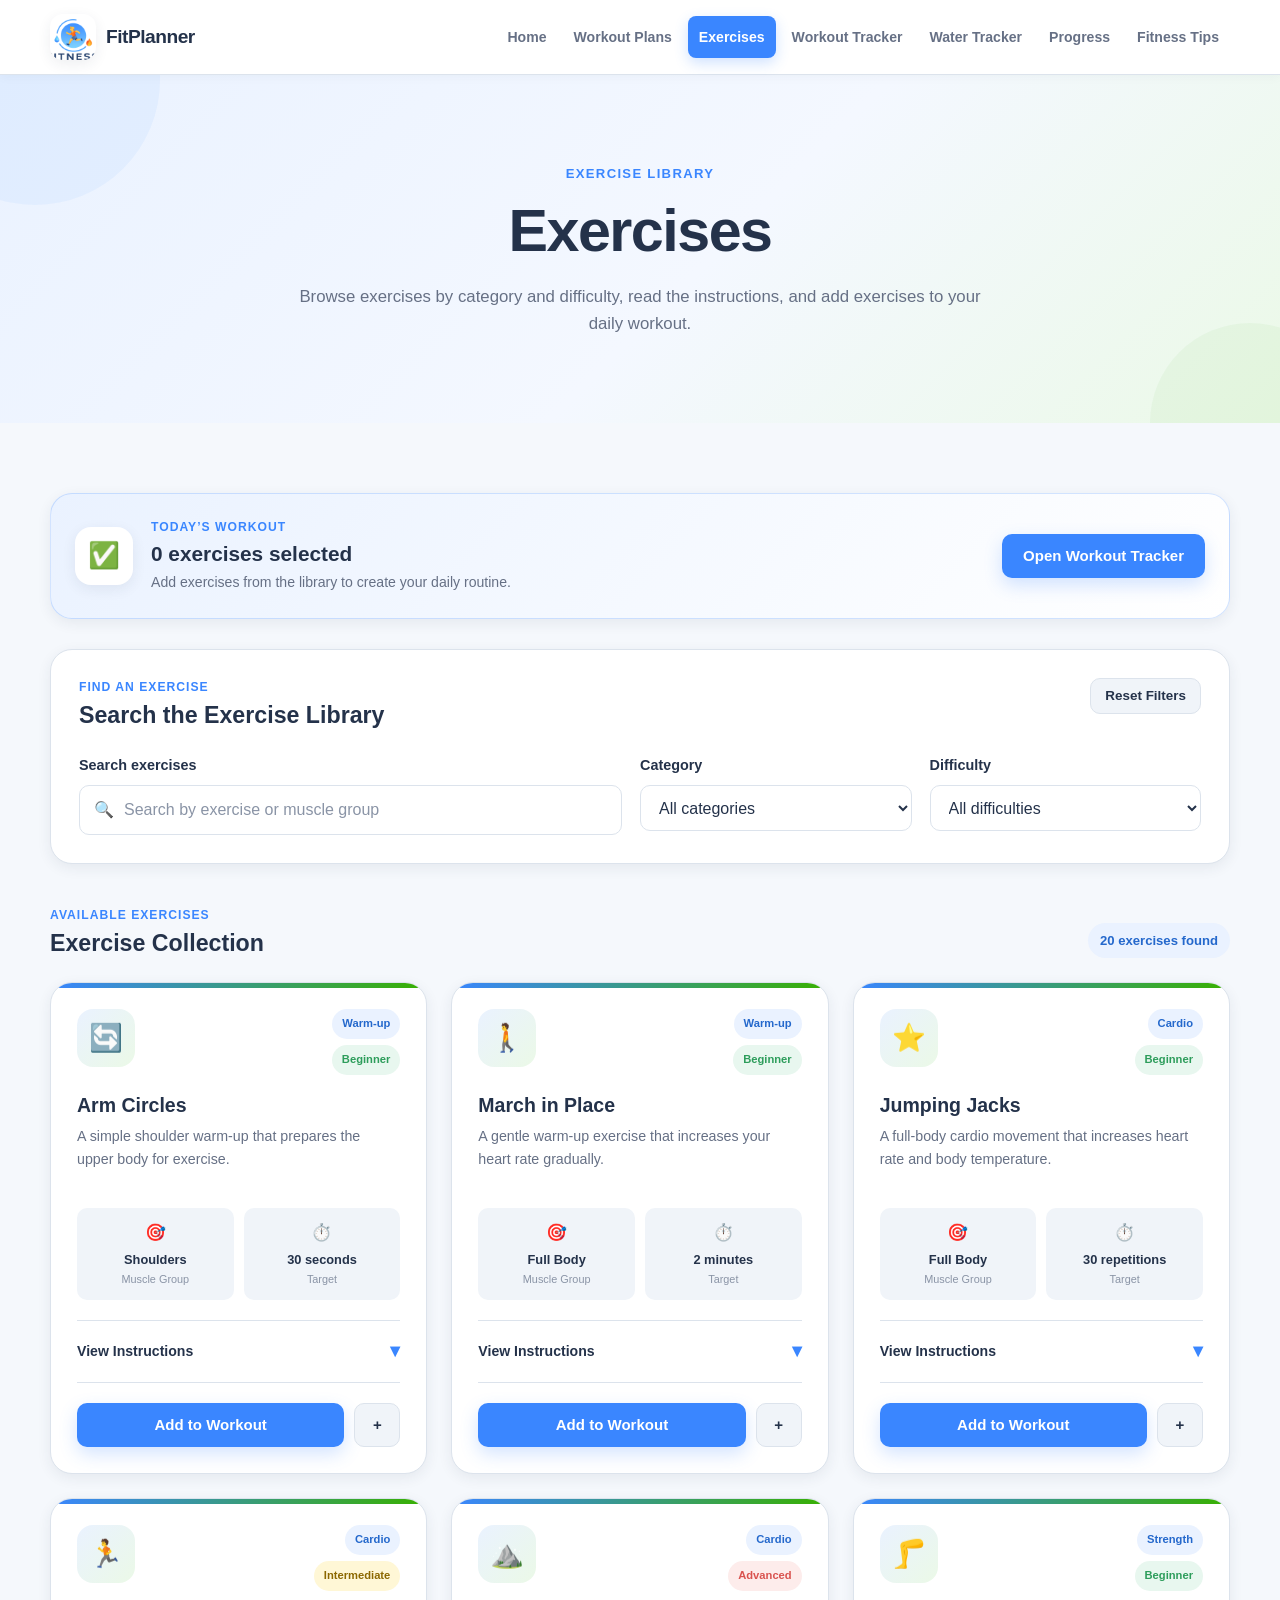
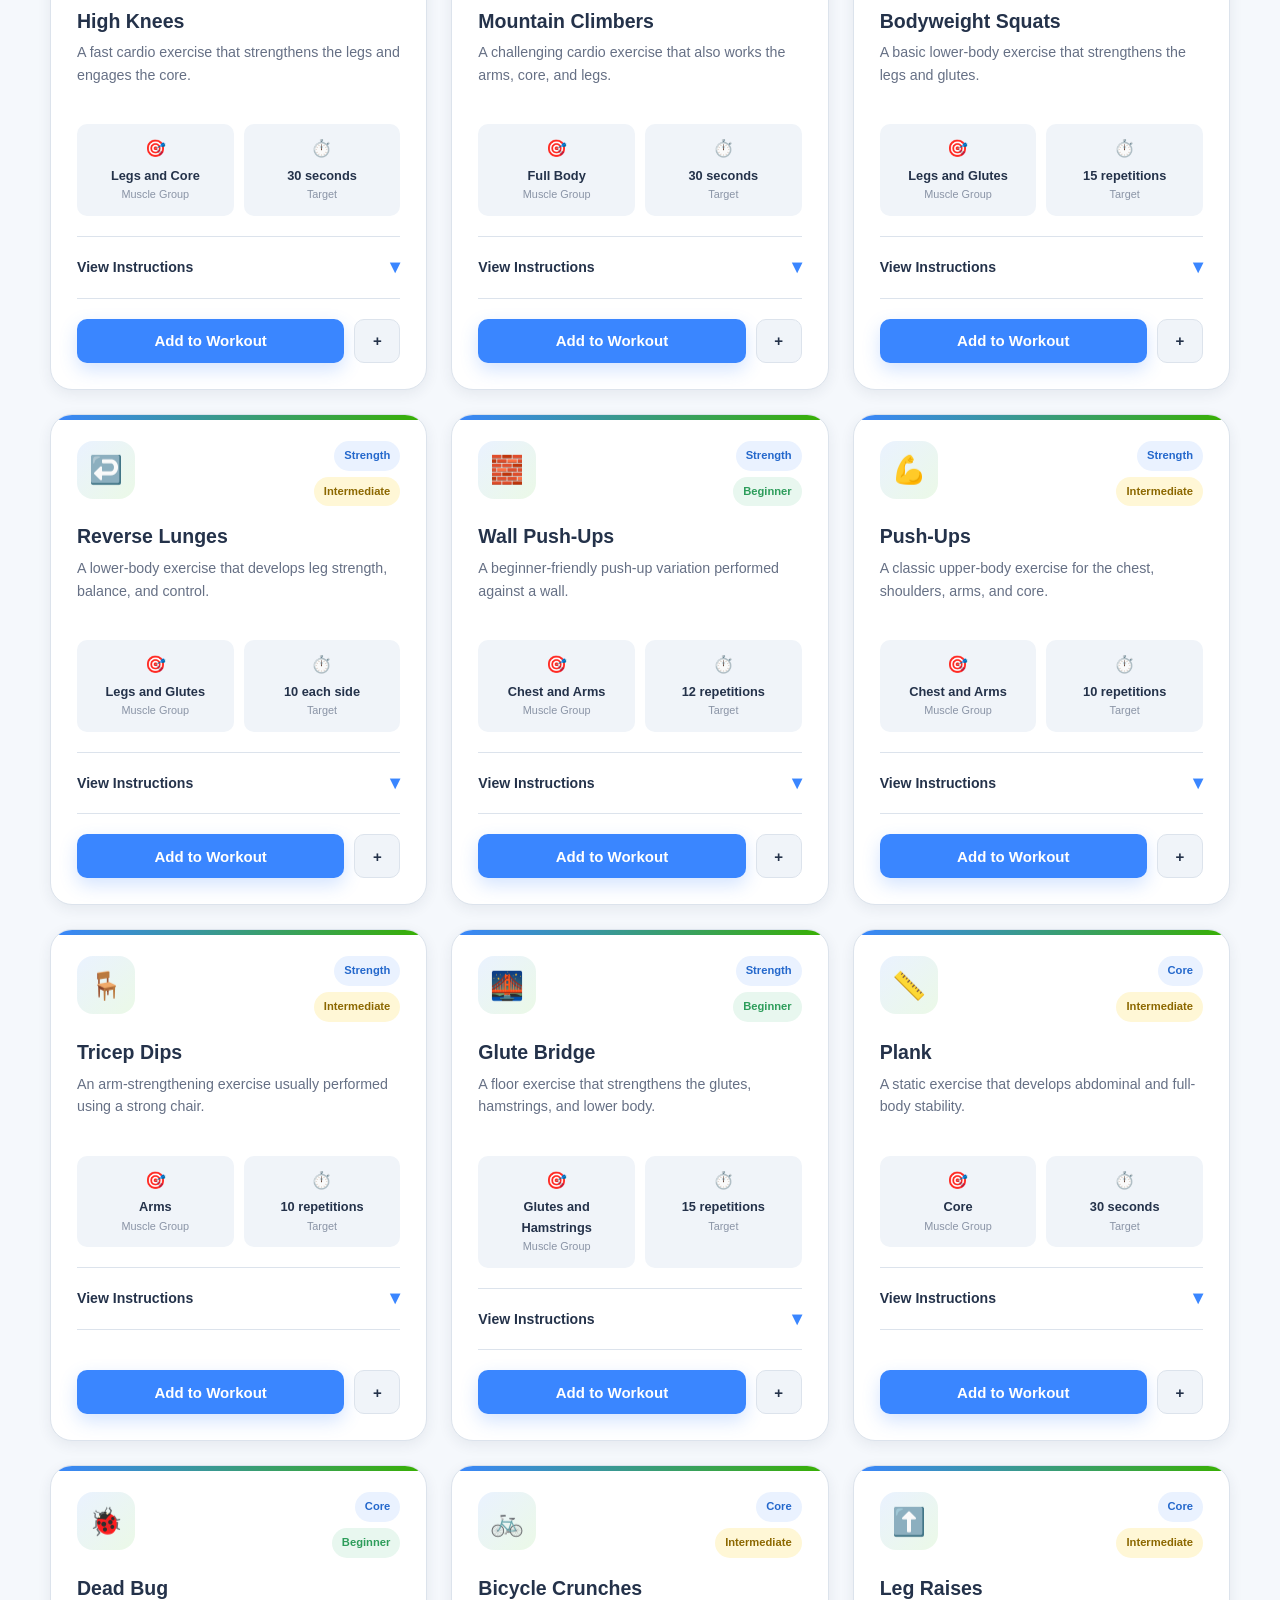
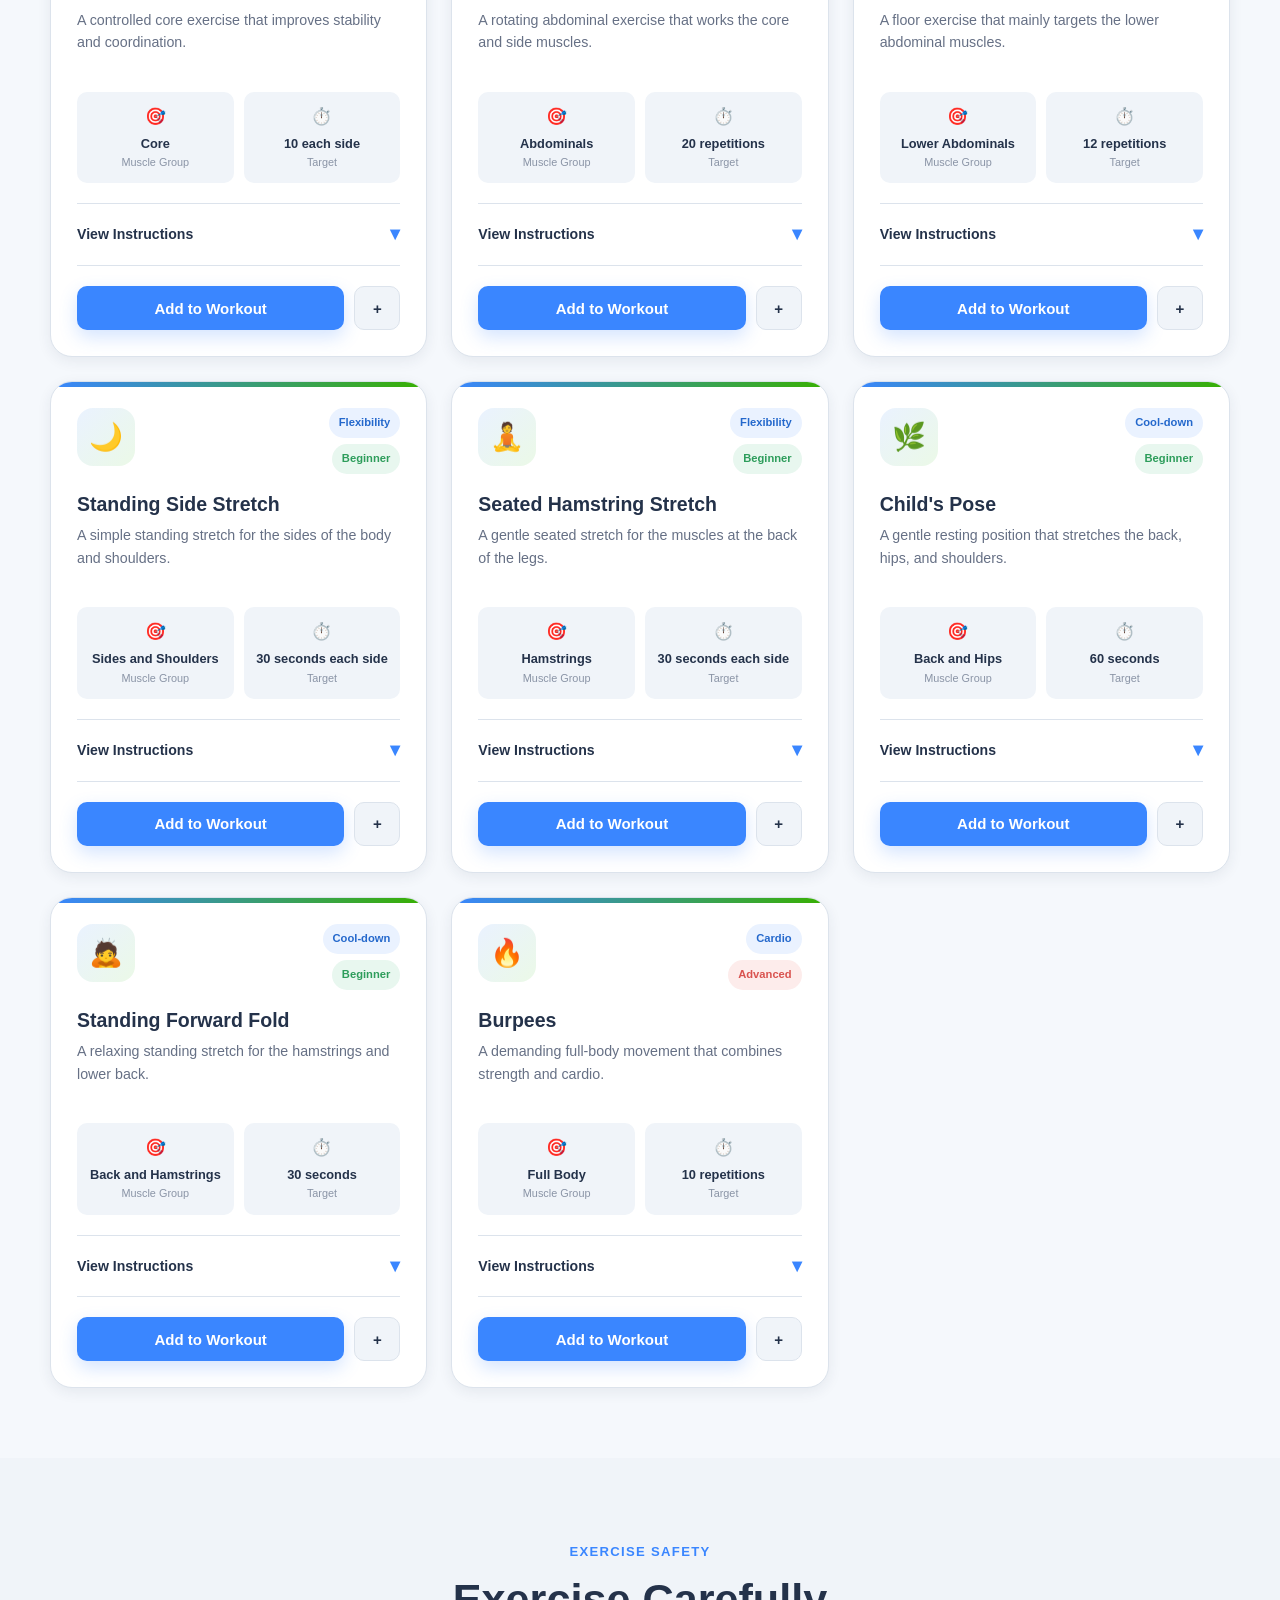
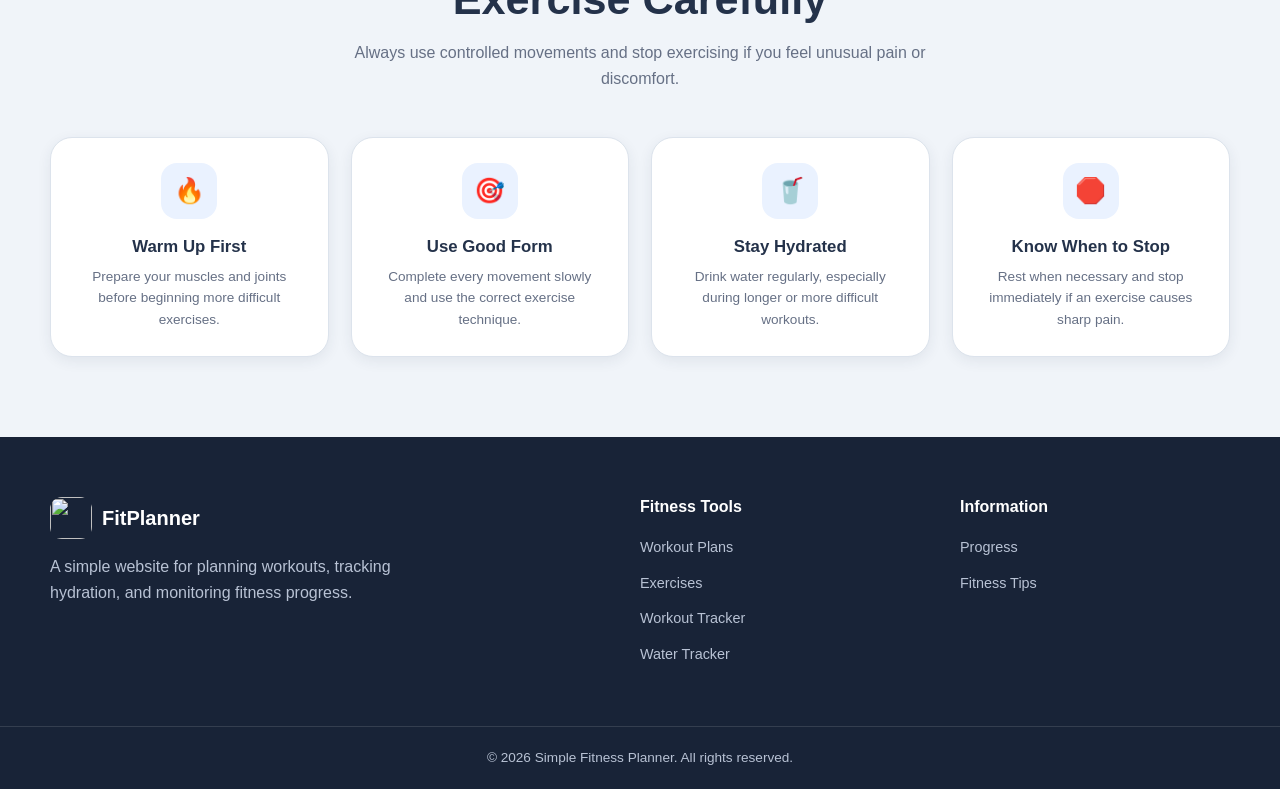
==== commit 5432863e: "Update exercises.html" ====
--- a/exercises.html
+++ b/exercises.html
@@ -54,7 +54,7 @@
                 class="site-logo"
                 aria-label="FitPlanner home"
             >
-                <img src="images/logo.png" alt="FitPlanner logo" class="logo-image">
+                <img src="./logo.png" alt="FitPlanner logo" class="logo-image">
 
                 <span class="logo-text">
                     FitPlanner
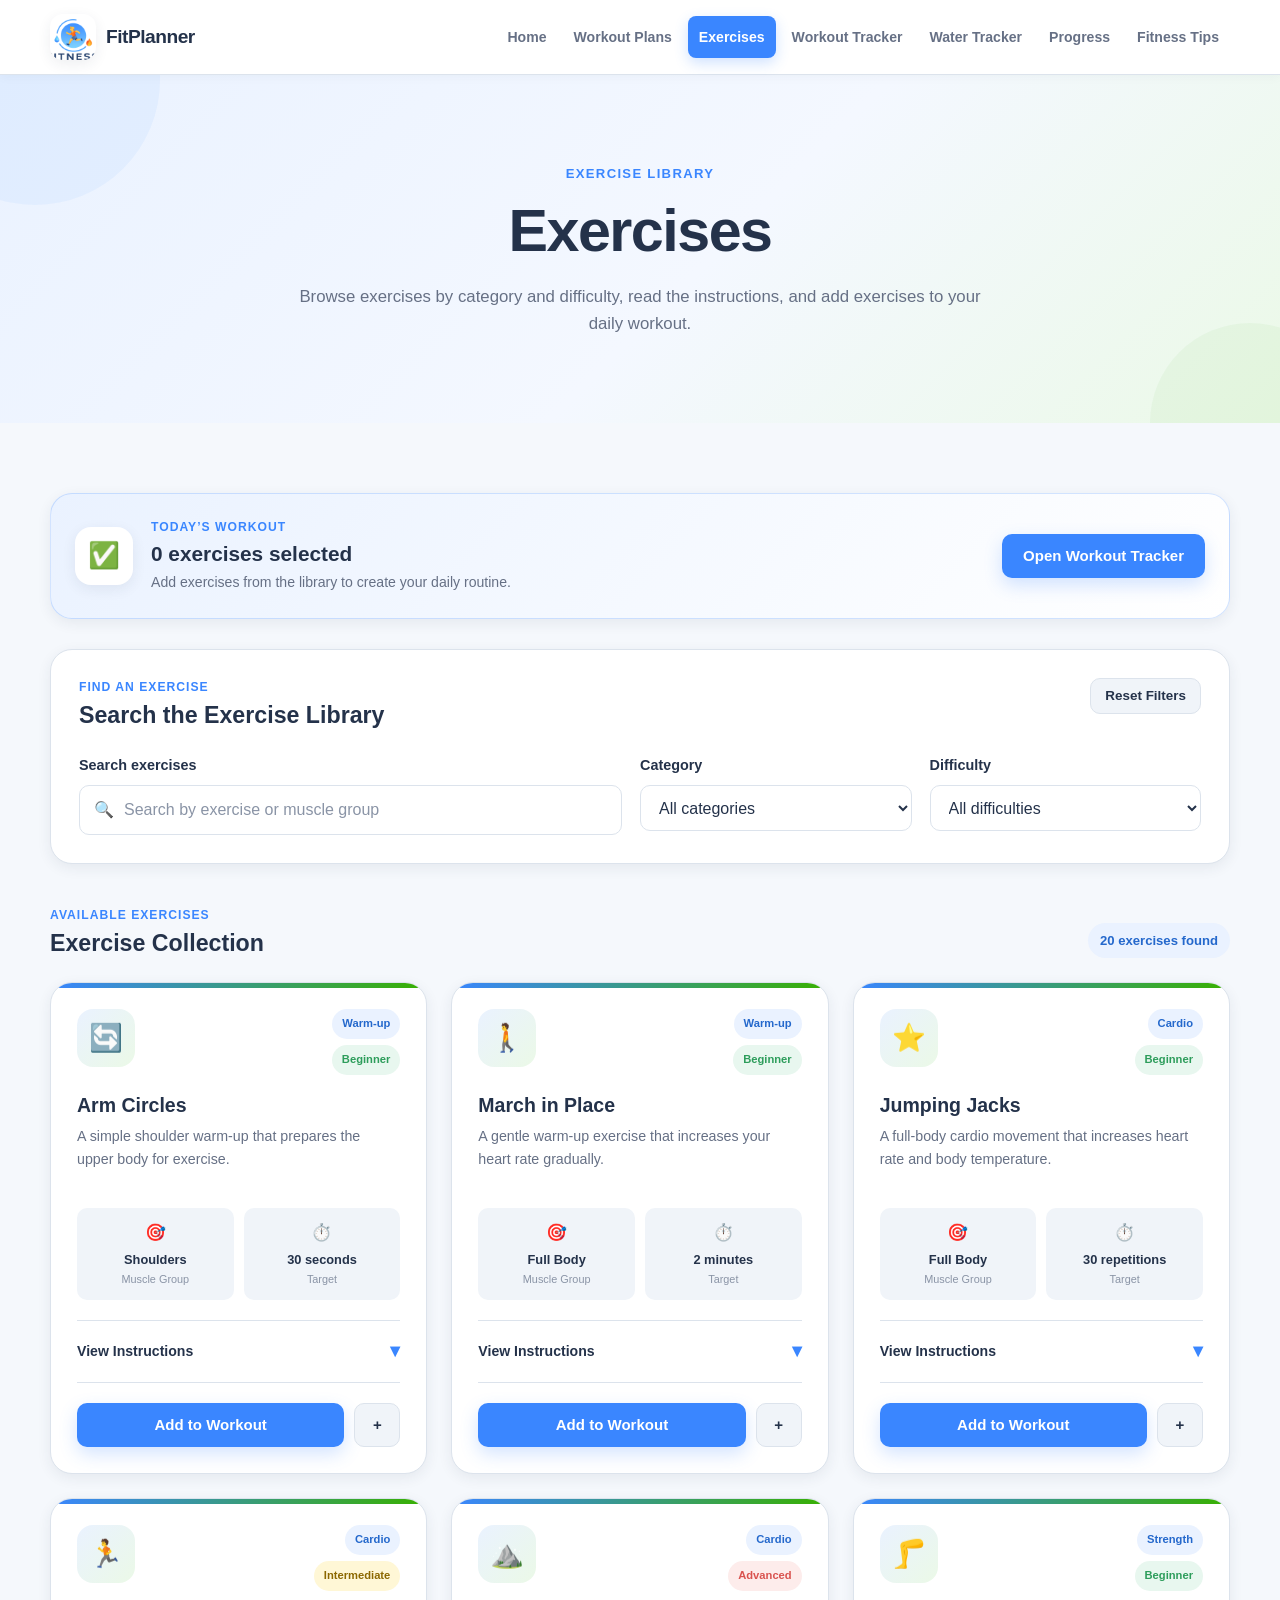
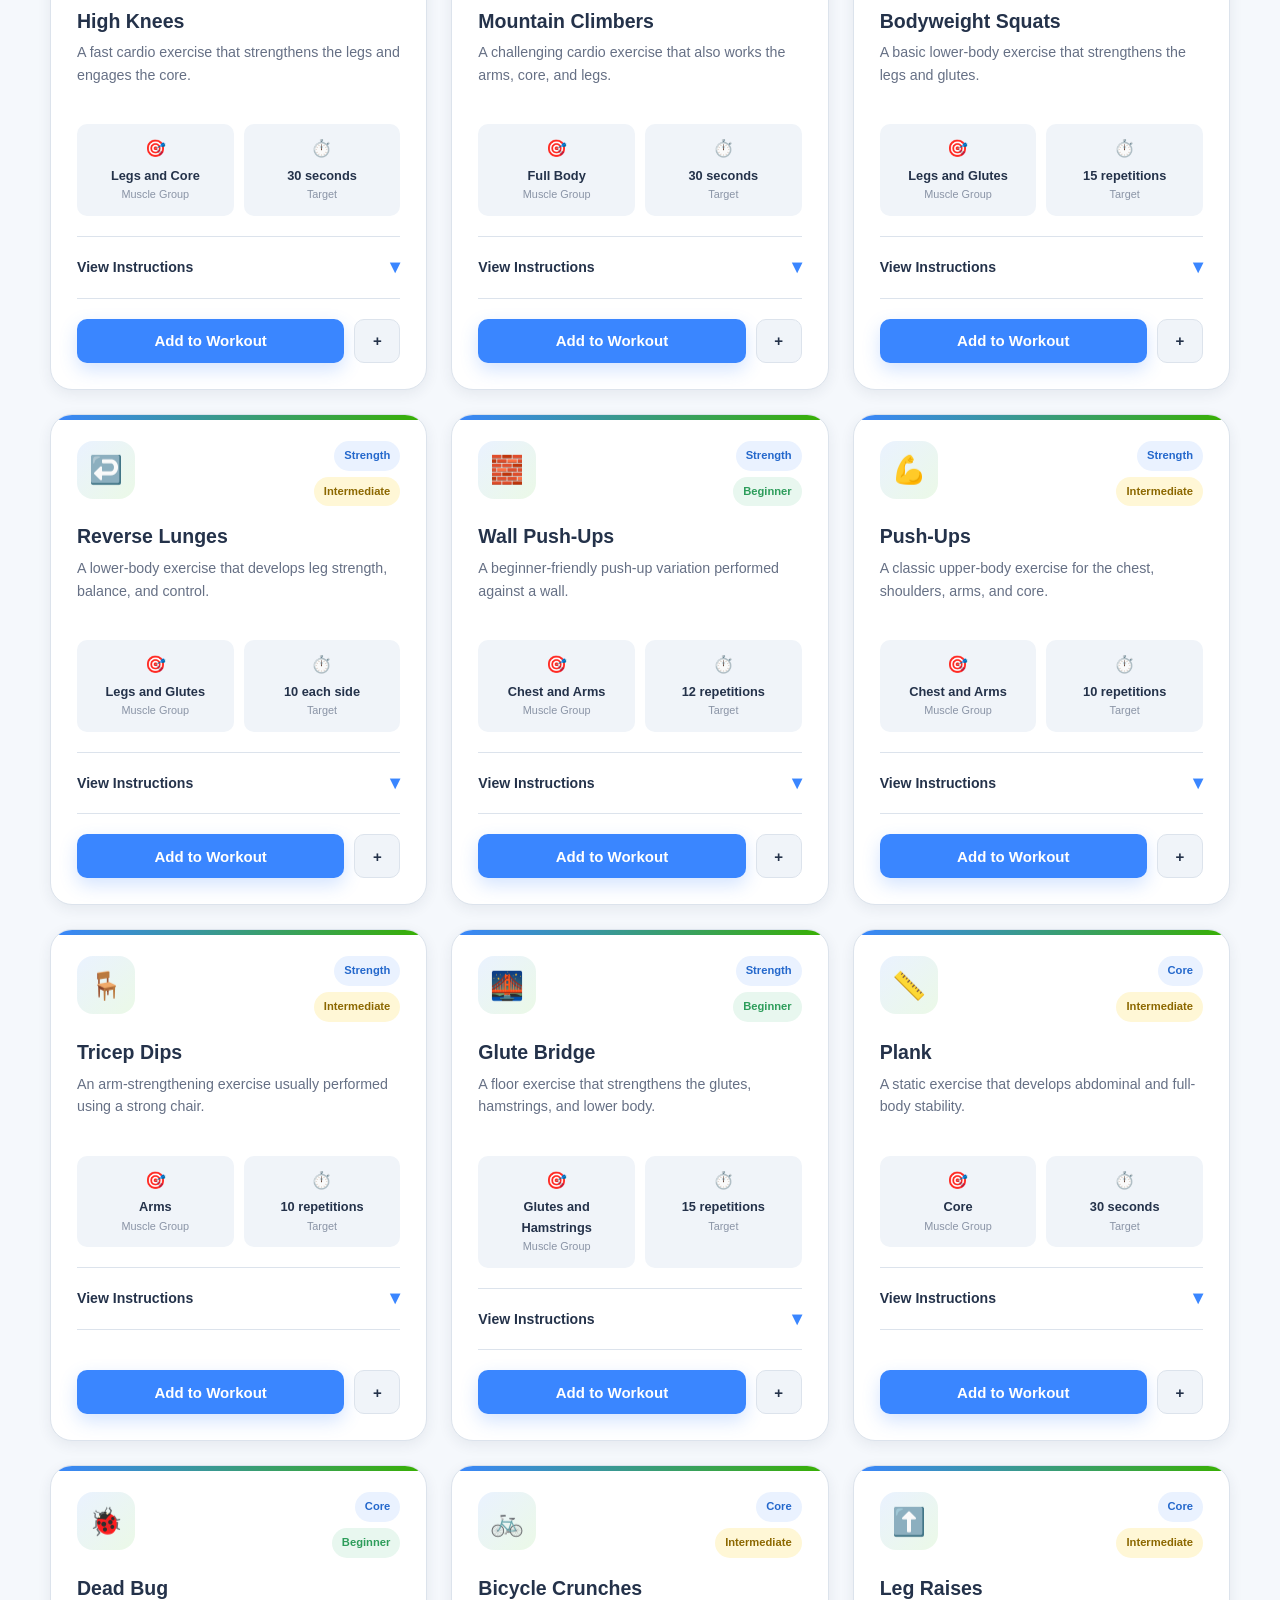
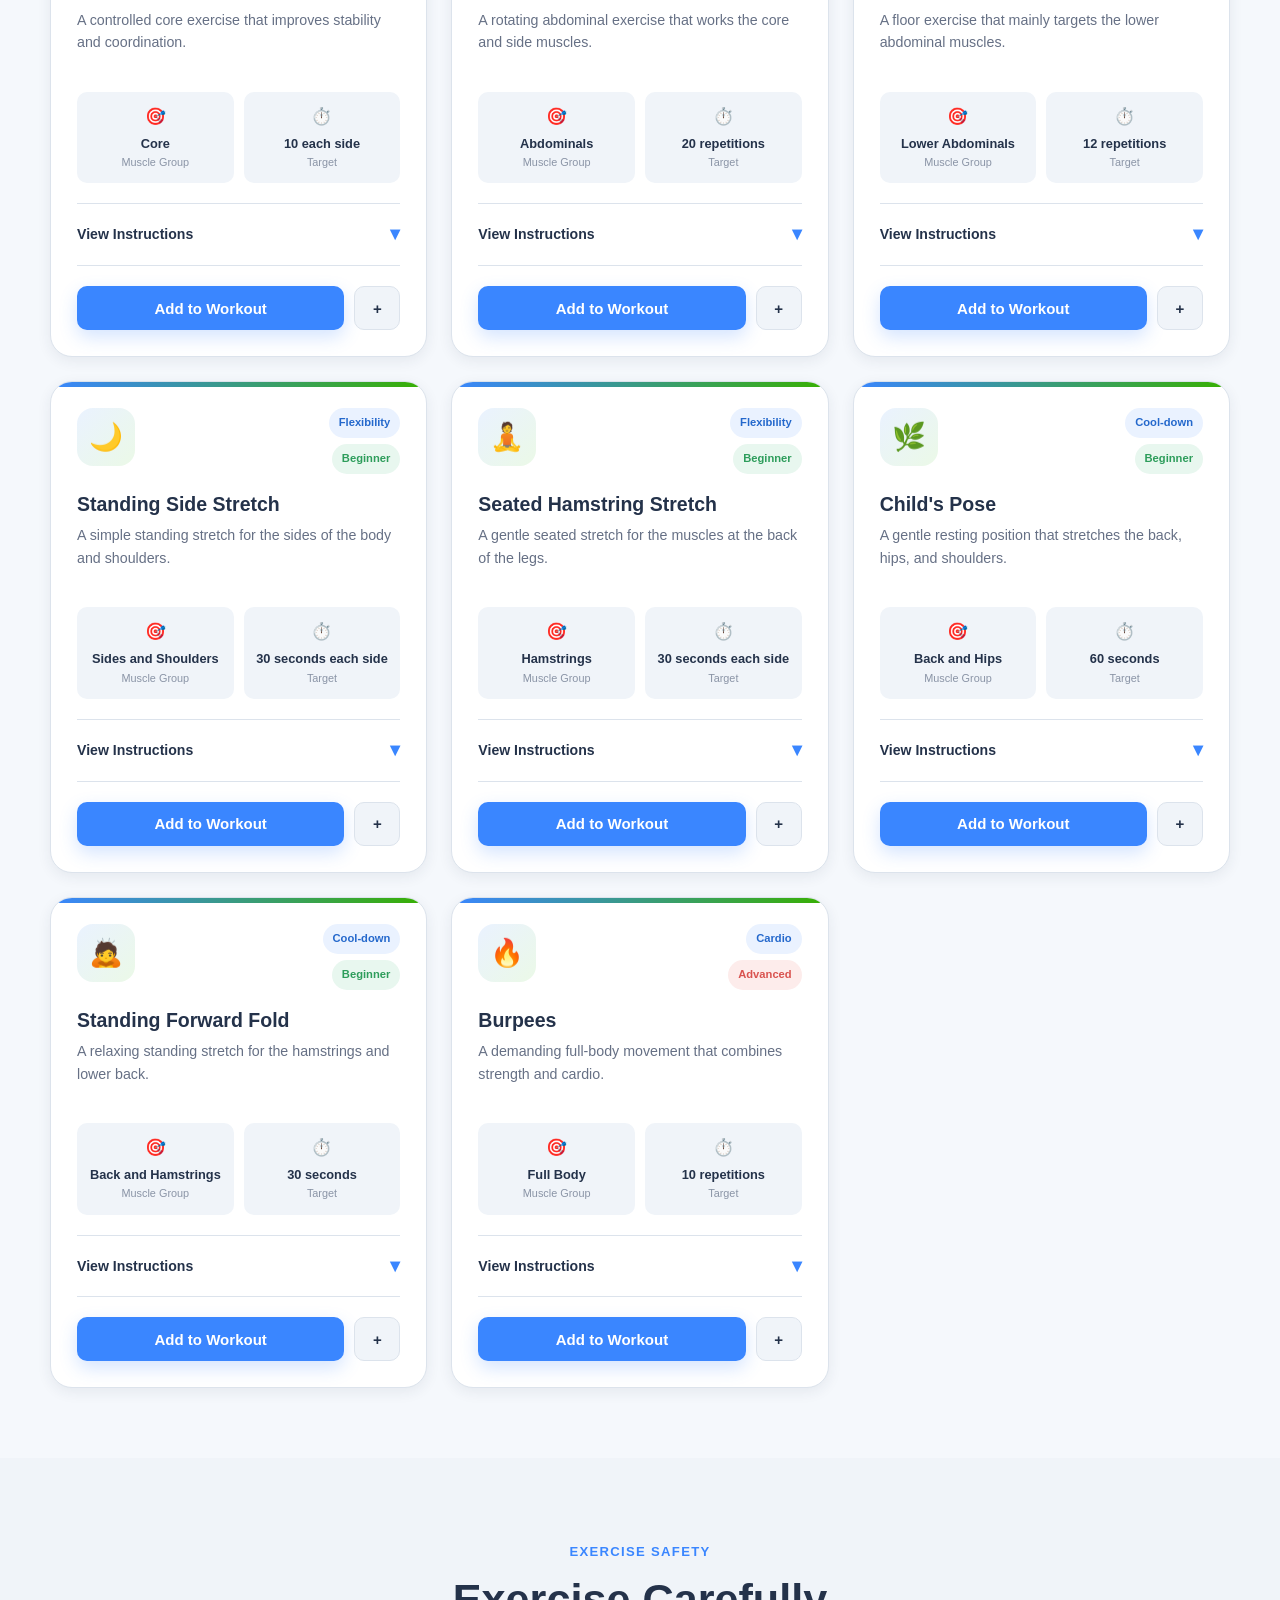
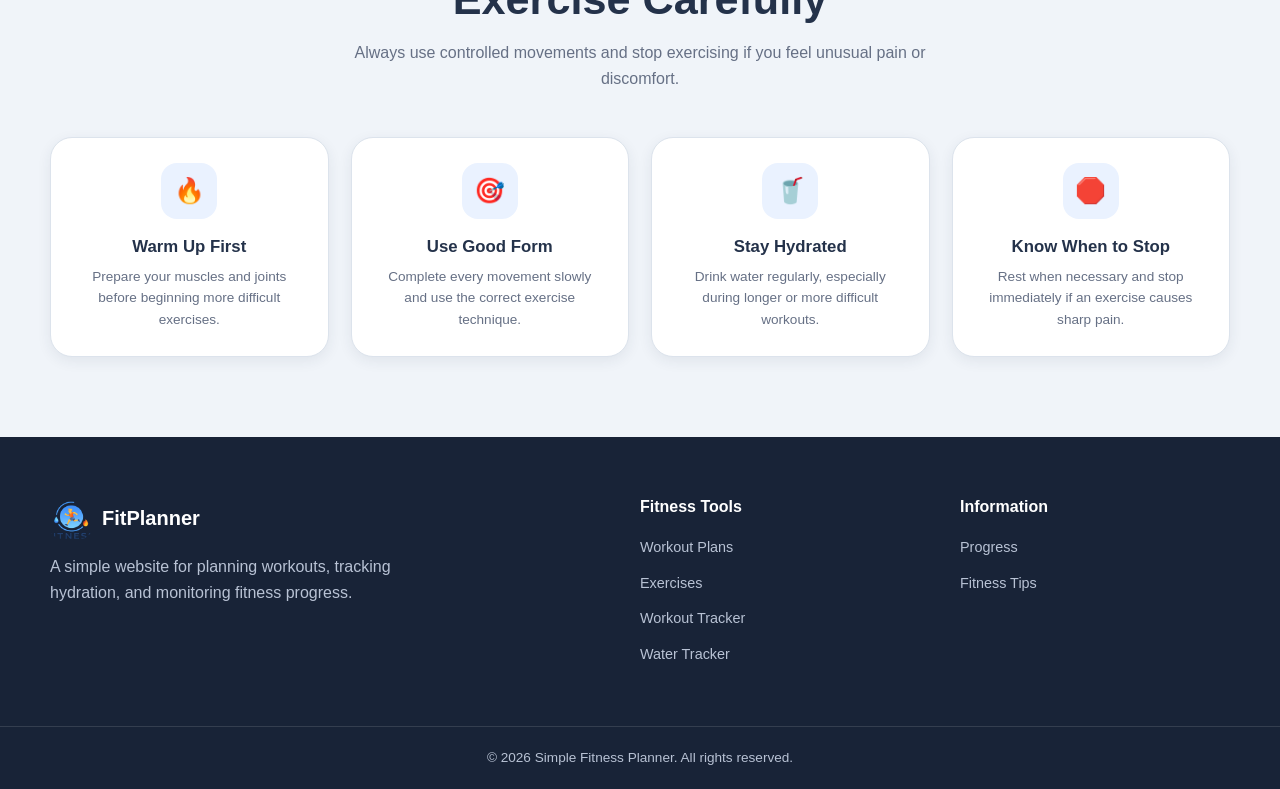
==== commit 0c89ab6a: "Update exercises.html" ====
--- a/exercises.html
+++ b/exercises.html
@@ -563,7 +563,7 @@
                     class="footer-logo"
                     aria-label="FitPlanner home"
                 >
-                    <img src="images/logo.png" alt="" class="footer-logo-image">
+                    <img src="./logo.png" alt="" class="footer-logo-image">
 
                     <span>
                         FitPlanner
